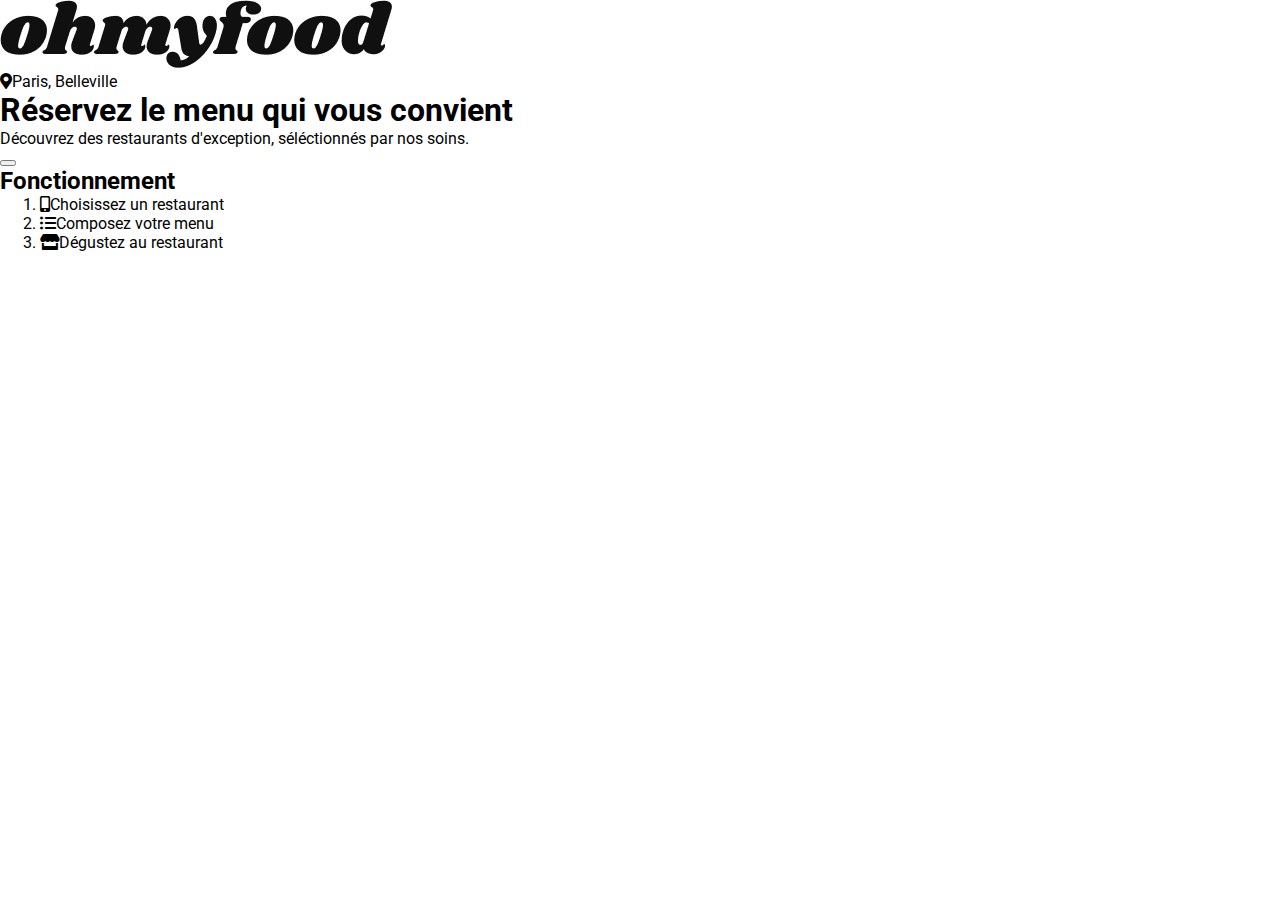
==== index.html @ d5e0afee "html accueil" ====
<!DOCTYPE html>
<html lang="fr">
    <head>
        <meta charset="utf-8">
        <!-- Import font awesome 5.15.4 pour les icones -->
        <link rel="stylesheet" href="https://cdnjs.cloudflare.com/ajax/libs/font-awesome/5.15.4/css/all.min.css" integrity="sha512-1ycn6IcaQQ40/MKBW2W4Rhis/DbILU74C1vSrLJxCq57o941Ym01SwNsOMqvEBFlcgUa6xLiPY/NS5R+E6ztJQ==" crossorigin="anonymous" referrerpolicy="no-referrer" />
        <!-- Import CSS -->
        <link rel="stylesheet" href="./css/style.css">
        <title>Ohmyfood!</title>
    </head>
    <body>
        <header class="header">
            <img class="header__heading" src="./images/logo/ohmyfood.png">
        </header>
        <main class="main">
            <div class="location">
                <p class="location__place"></p><span class="location__icon"><i class="fas fa-map-marker-alt"></i></span>Paris, Belleville</p>
                <h1 class="location__heading">Réservez le menu qui vous convient</h1>
                <p class="location__text">Découvrez des restaurants d'exception, séléctionnés par nos soins.</p>
                <button class="location__button"><a class="location__link" href="#"></a></button>
            </div>
            <article class="description">
                <h2 class="description__heading">Fonctionnement</h2>
                <ol class="description__list">
                    <li><p><i class="fas fa-mobile-alt"></i>Choisissez un restaurant</p></li>
                    <li><p><i class="fas fa-list-ul"></i>Composez votre menu</p></li>
                    <li><p><i class="fas fa-store"></i>Dégustez au restaurant</p></li>
                </ol>
            </article>
        </main>
    </body>
</html>
---- css/style.css ----
@import url("https://fonts.googleapis.com/css2?family=Roboto:wght@400;700&family=Shrikhand&display=swap");
* {
  margin: 0;
  font-family: Roboto, sans-serif;
}/*# sourceMappingURL=style.css.map */
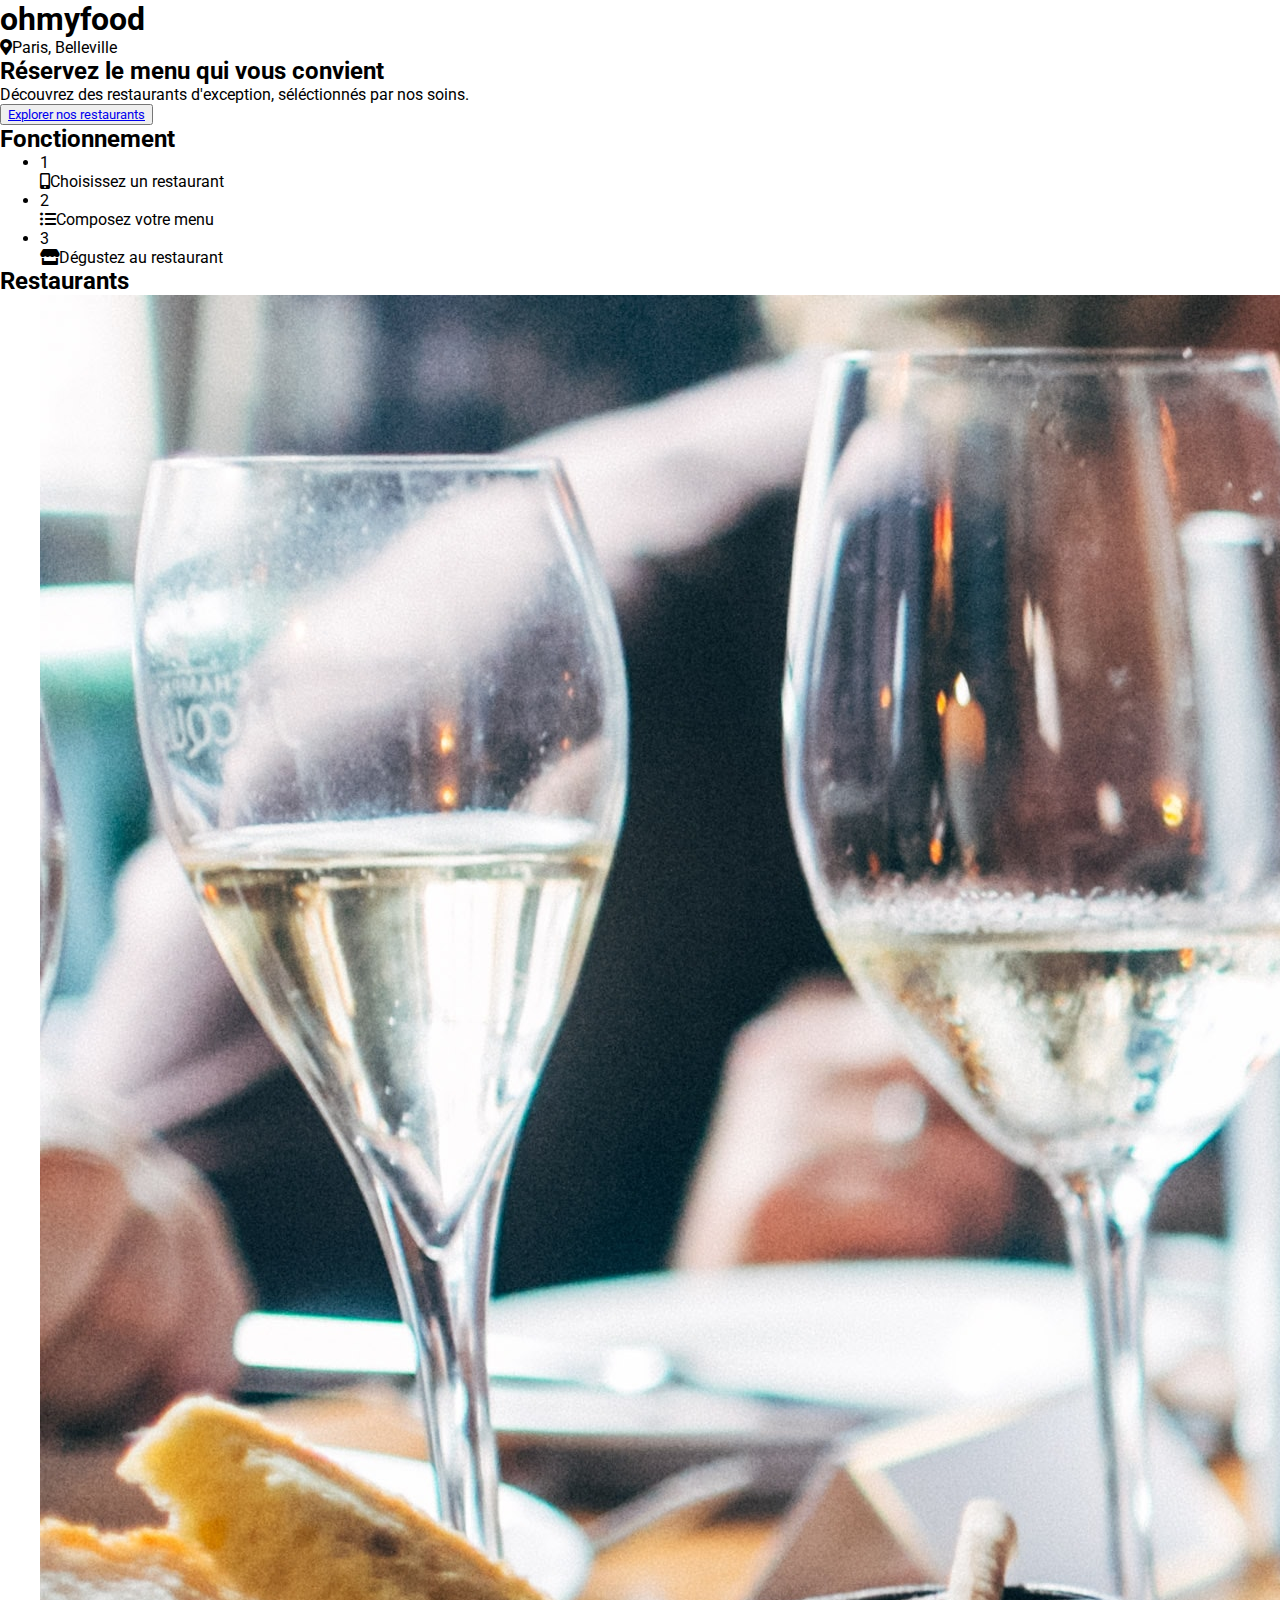
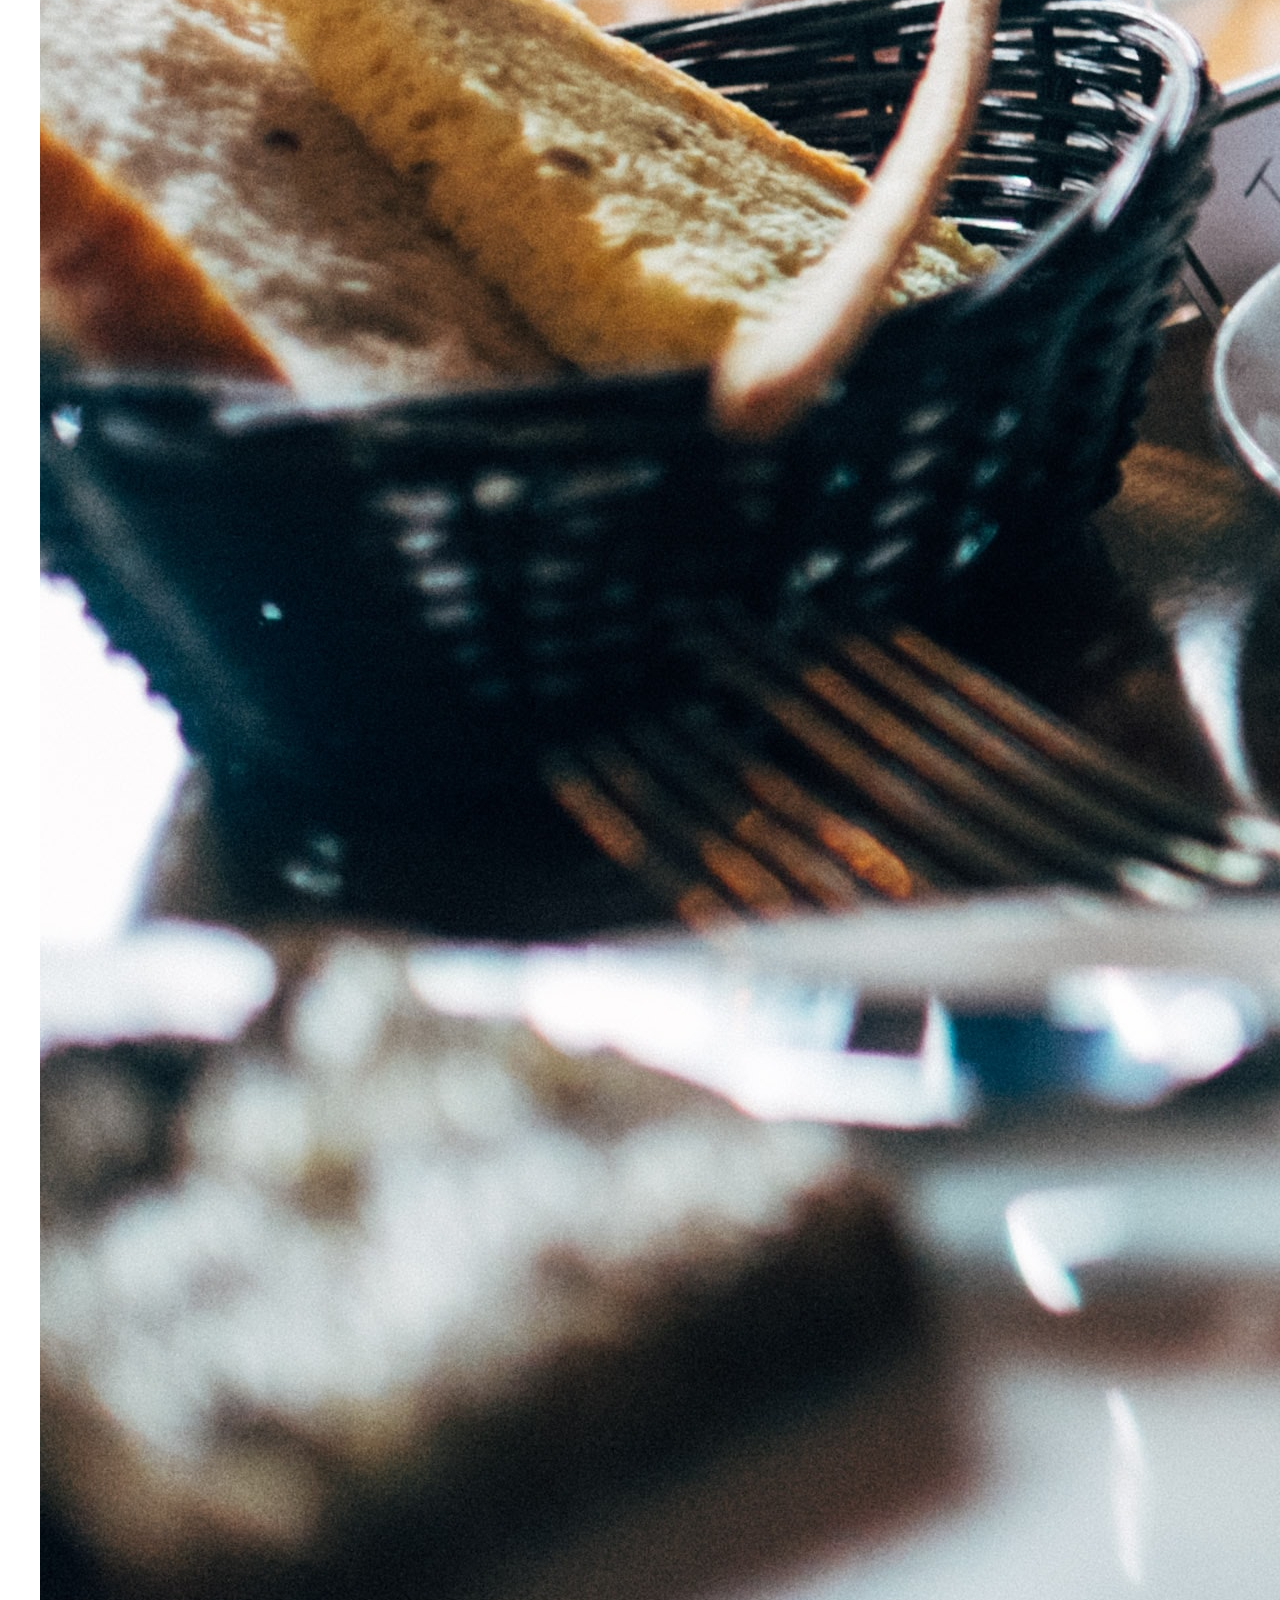
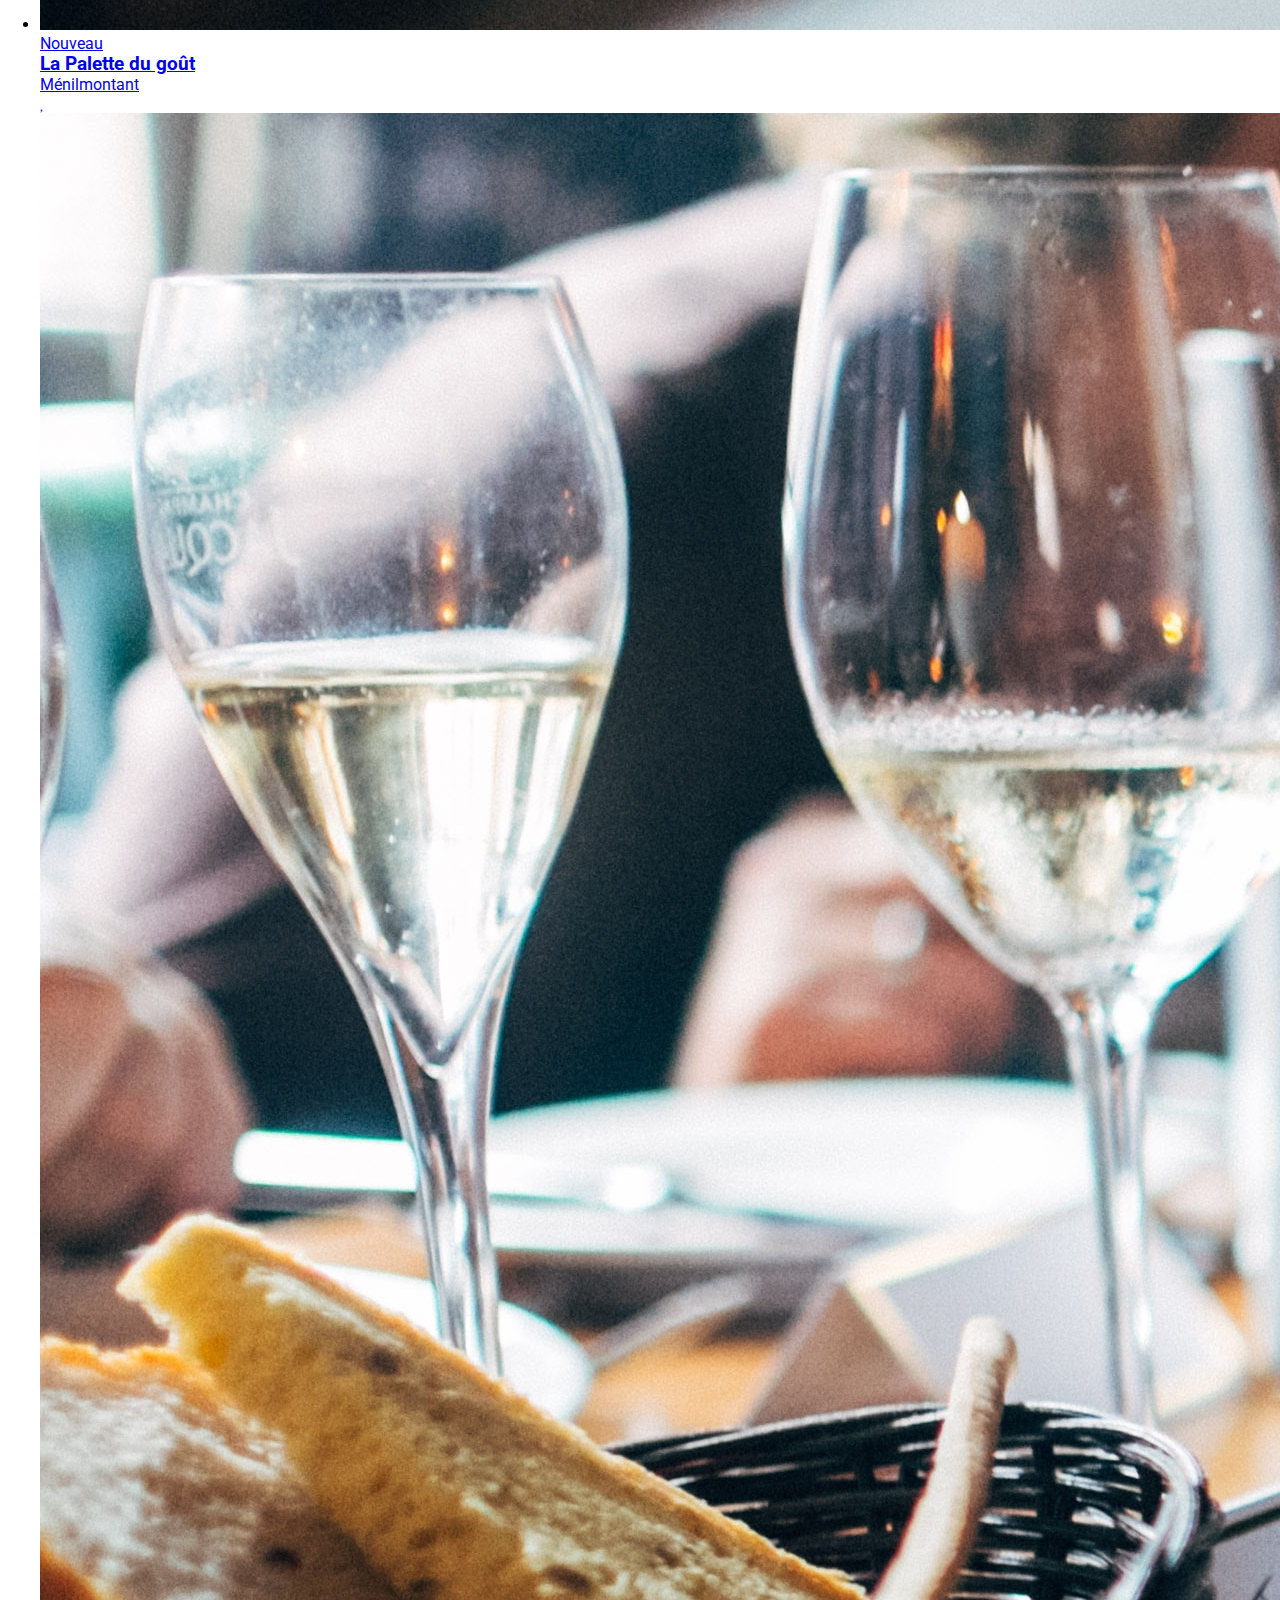
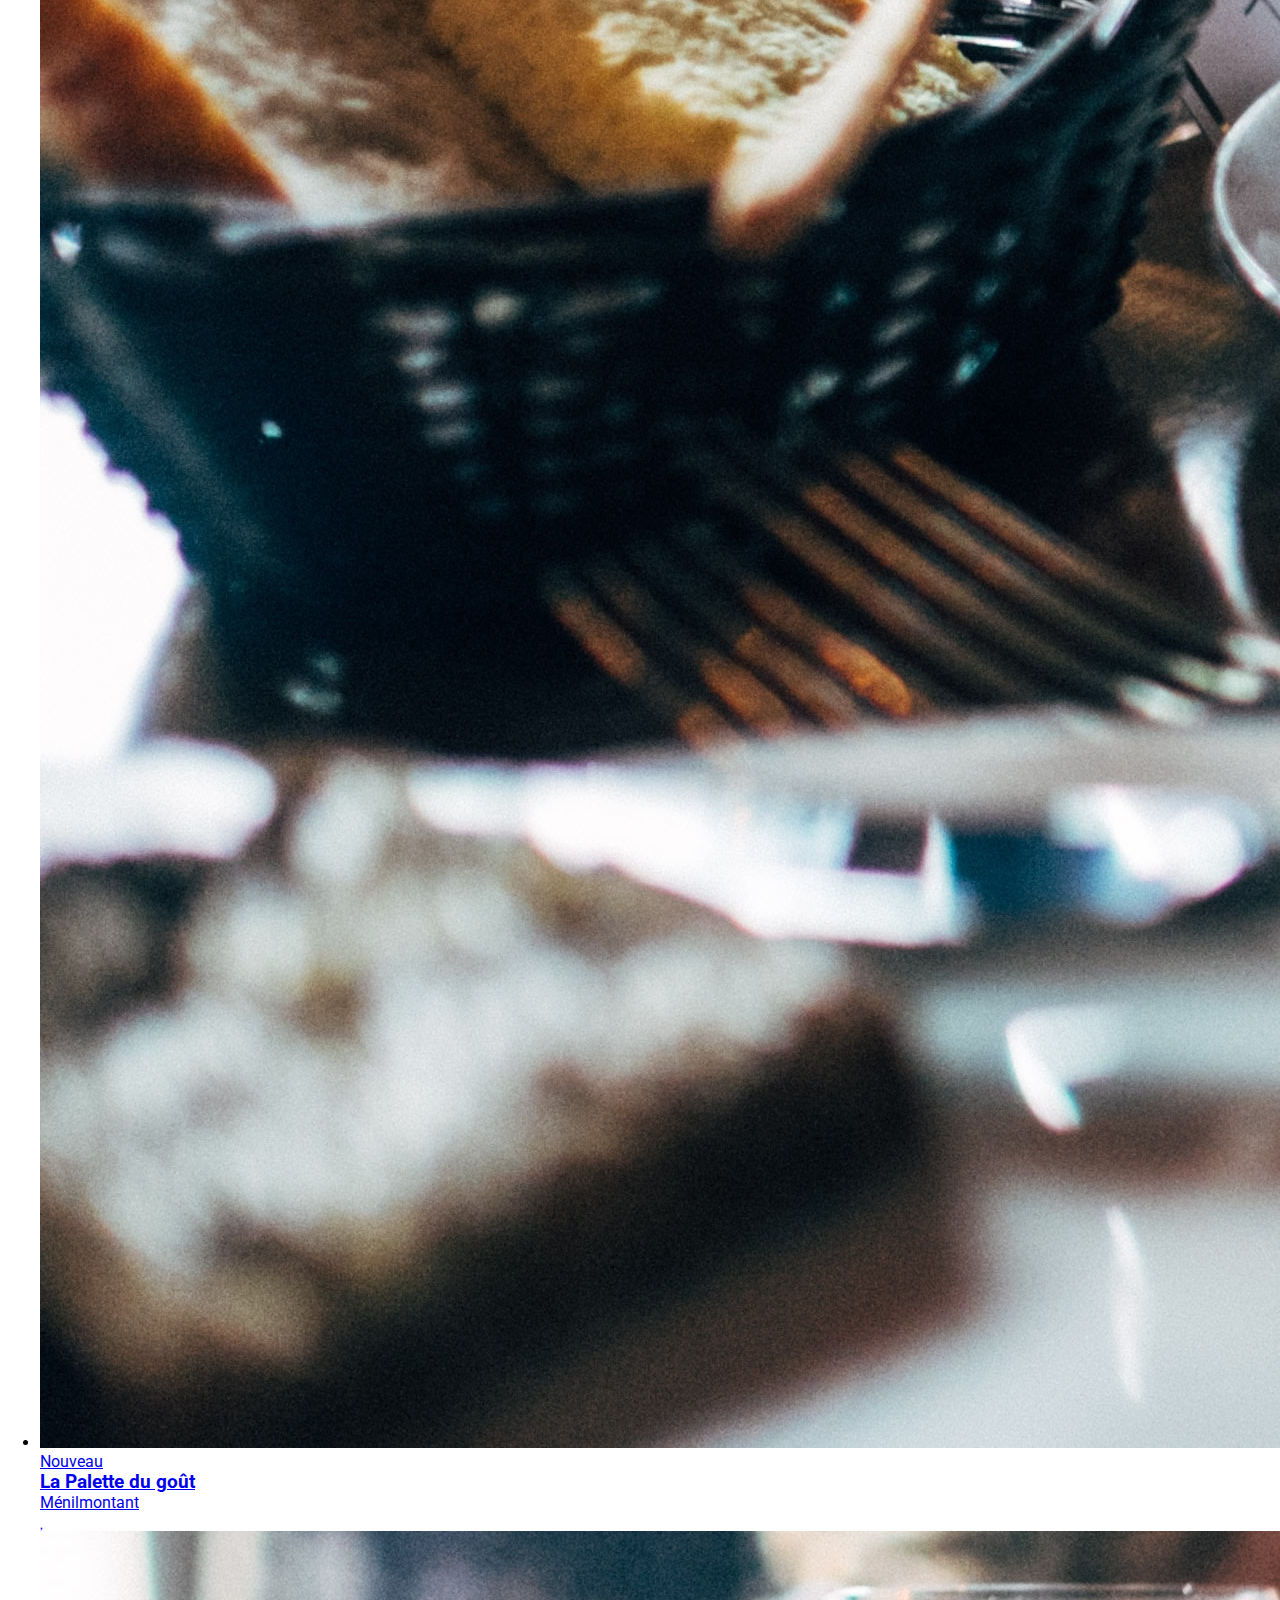
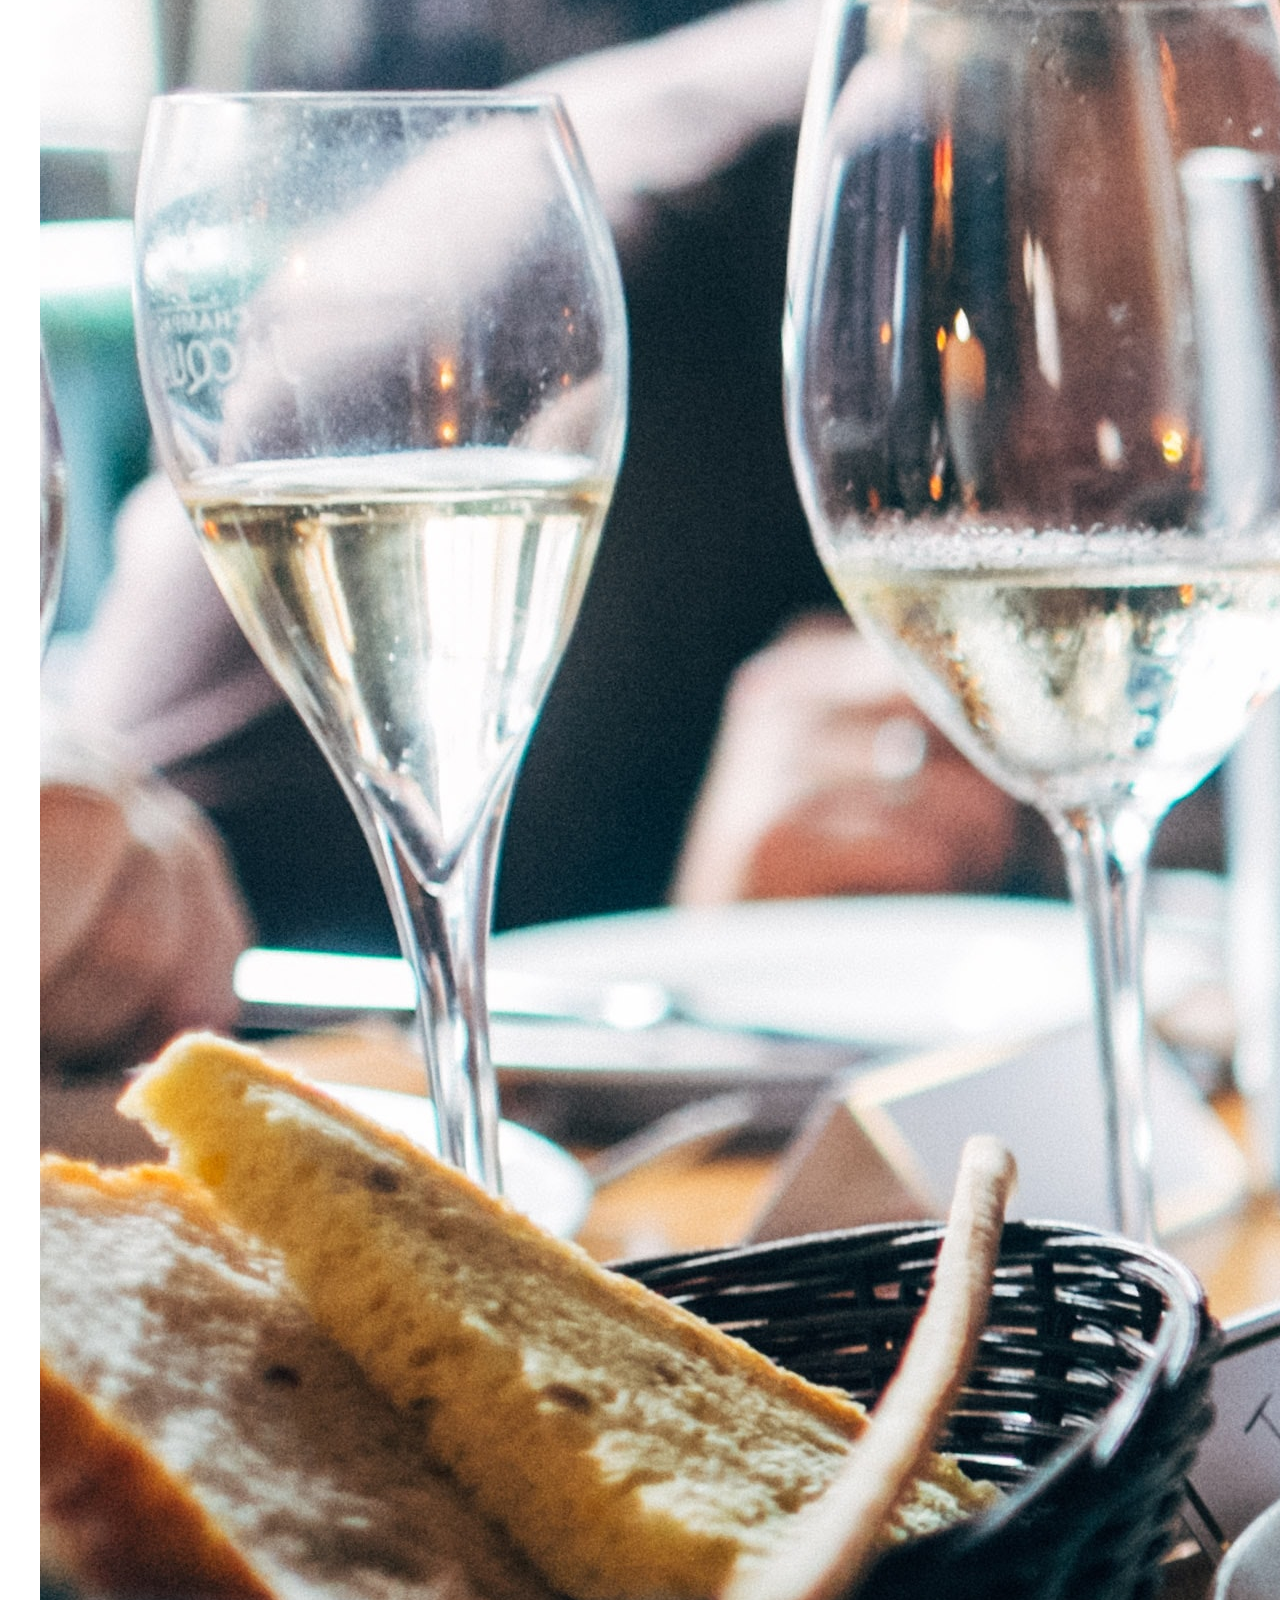
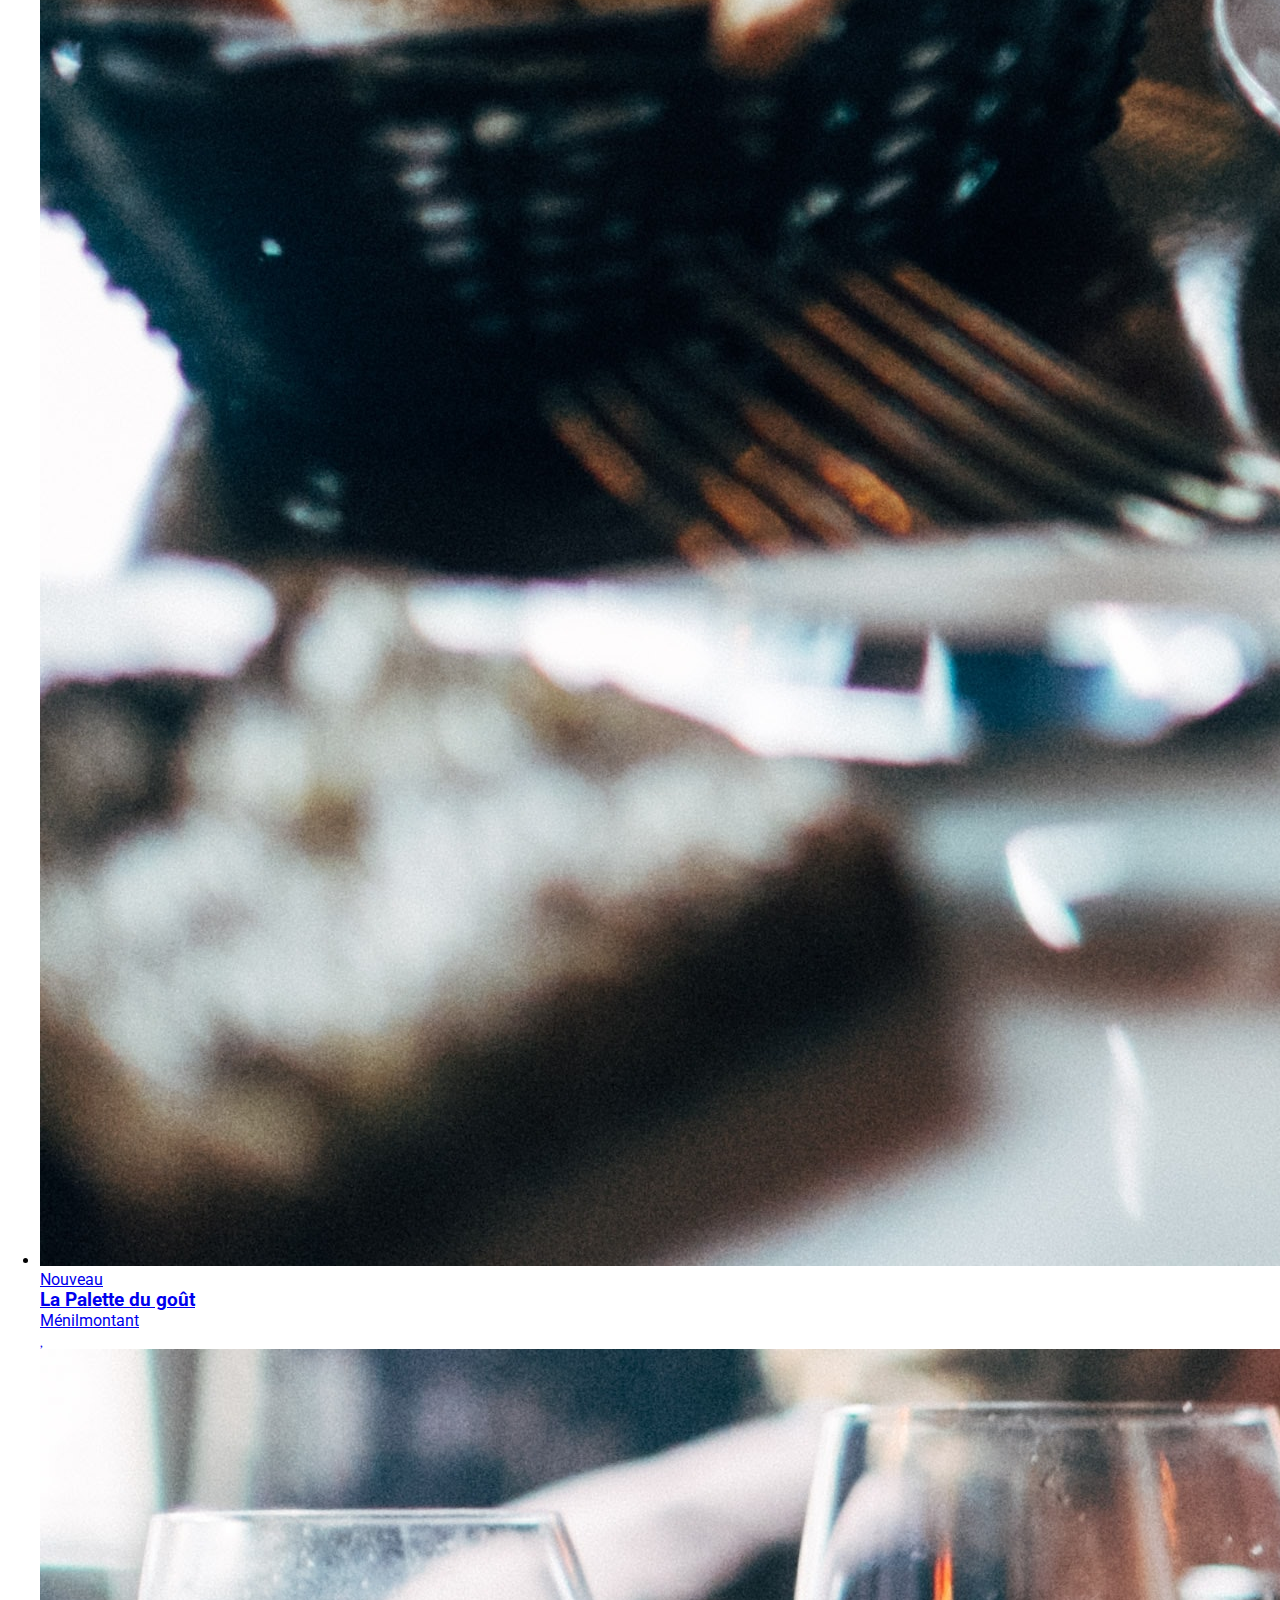
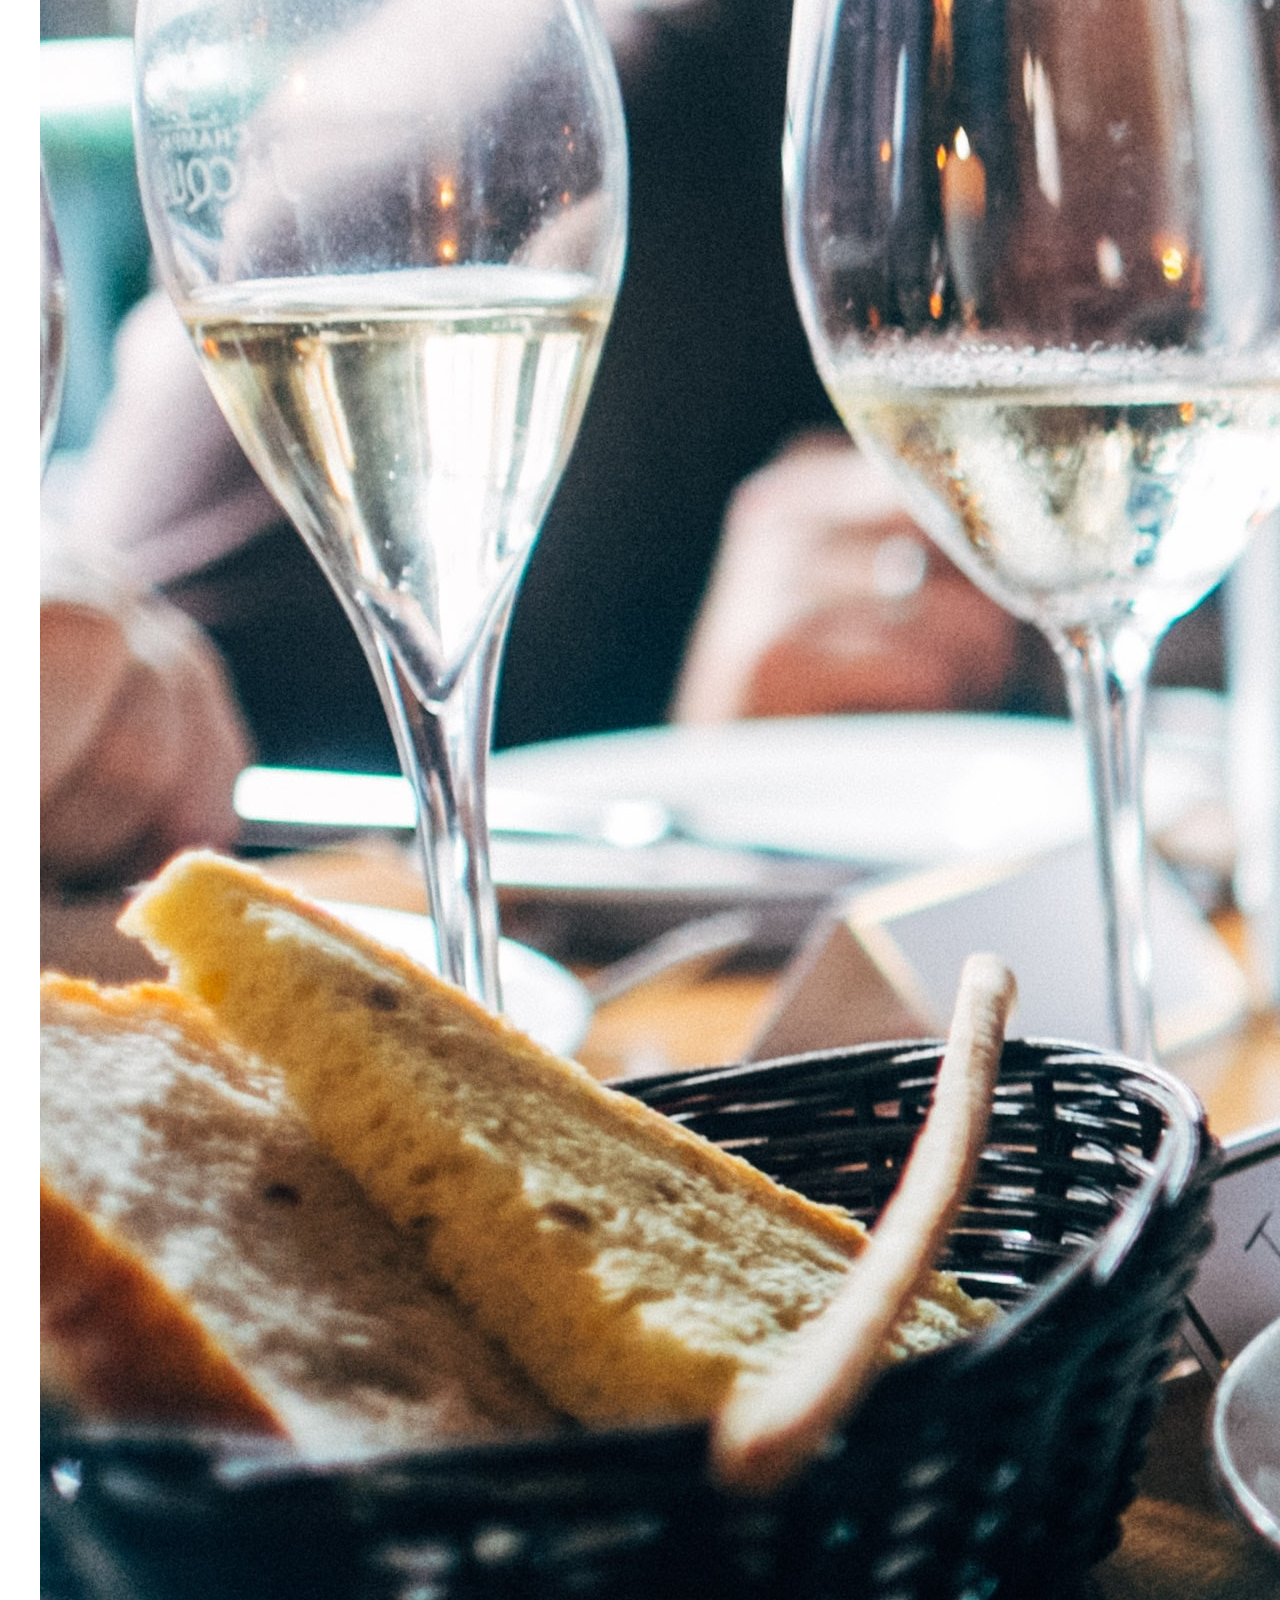
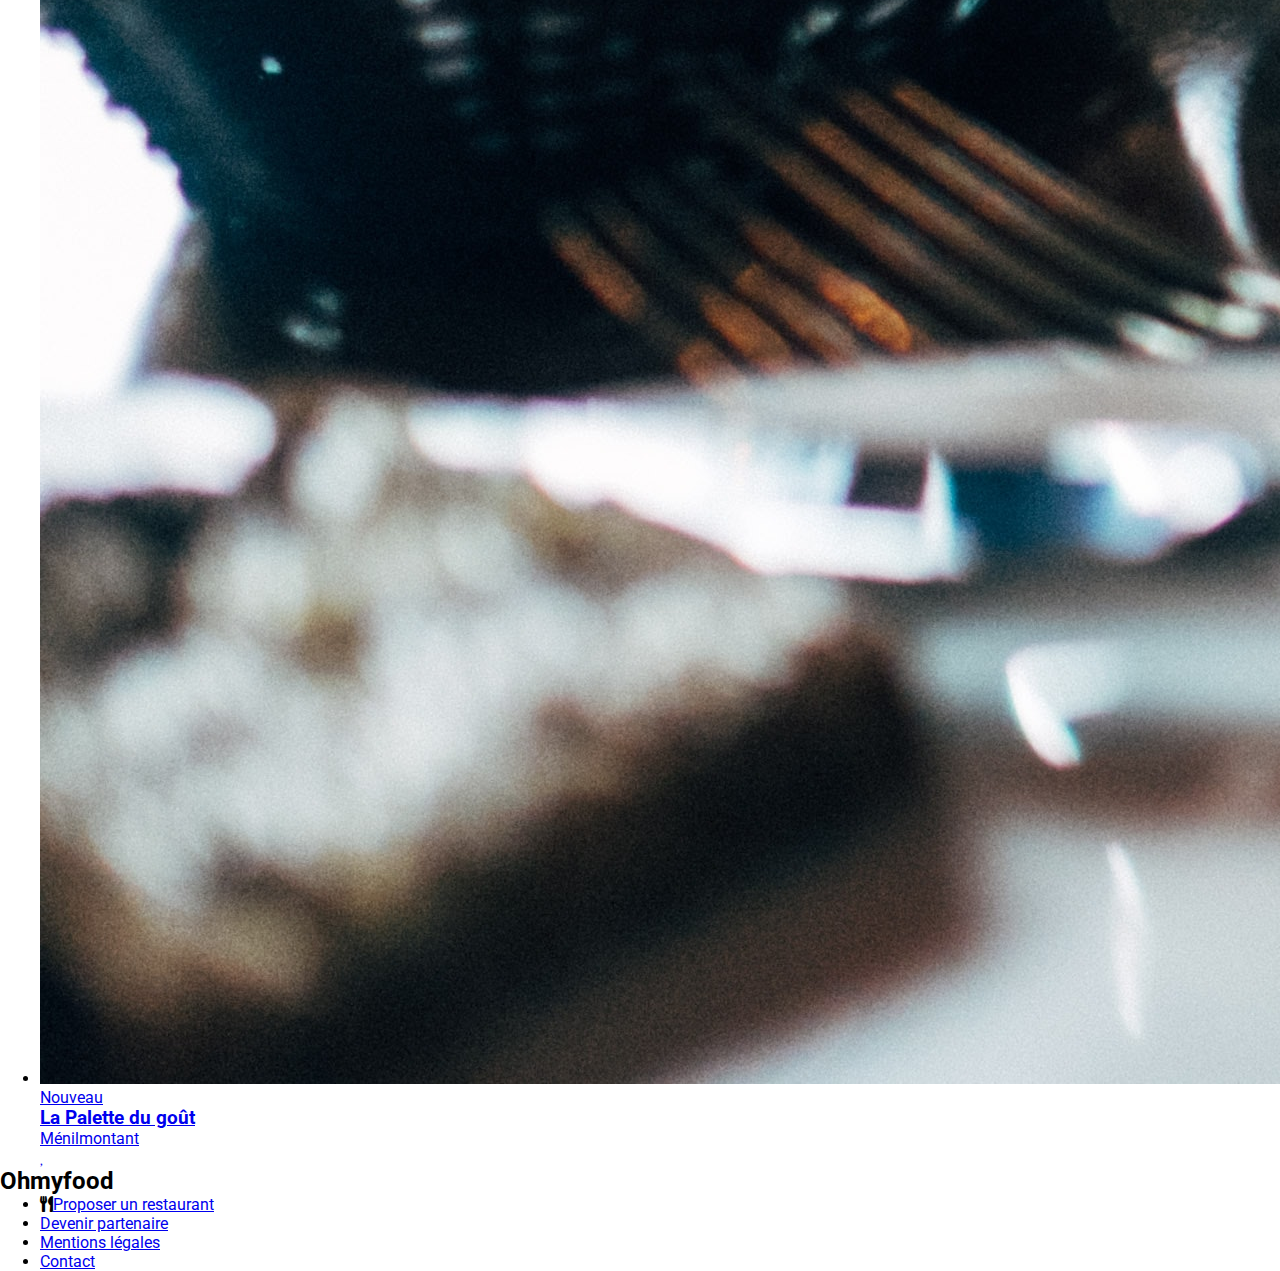
==== commit a4fb7fb4: "css accueil ok" ====
--- a/index.html
+++ b/index.html
@@ -1,32 +1,97 @@
 <!DOCTYPE html>
 <html lang="fr">
     <head>
-        <meta charset="utf-8">
+        
+        <meta charset="utf-8" name="viewport" content="width=device-width, initial-scale=1.0">
         <!-- Import font awesome 5.15.4 pour les icones -->
         <link rel="stylesheet" href="https://cdnjs.cloudflare.com/ajax/libs/font-awesome/5.15.4/css/all.min.css" integrity="sha512-1ycn6IcaQQ40/MKBW2W4Rhis/DbILU74C1vSrLJxCq57o941Ym01SwNsOMqvEBFlcgUa6xLiPY/NS5R+E6ztJQ==" crossorigin="anonymous" referrerpolicy="no-referrer" />
         <!-- Import CSS -->
         <link rel="stylesheet" href="./css/style.css">
+        <link rel="stylesheet" href="./css/normalize.css">
+
         <title>Ohmyfood!</title>
     </head>
     <body>
-        <header class="header">
-            <img class="header__heading" src="./images/logo/ohmyfood.png">
-        </header>
-        <main class="main">
-            <div class="location">
-                <p class="location__place"></p><span class="location__icon"><i class="fas fa-map-marker-alt"></i></span>Paris, Belleville</p>
-                <h1 class="location__heading">Réservez le menu qui vous convient</h1>
-                <p class="location__text">Découvrez des restaurants d'exception, séléctionnés par nos soins.</p>
-                <button class="location__button"><a class="location__link" href="#"></a></button>
-            </div>
-            <article class="description">
-                <h2 class="description__heading">Fonctionnement</h2>
-                <ol class="description__list">
-                    <li><p><i class="fas fa-mobile-alt"></i>Choisissez un restaurant</p></li>
-                    <li><p><i class="fas fa-list-ul"></i>Composez votre menu</p></li>
-                    <li><p><i class="fas fa-store"></i>Dégustez au restaurant</p></li>
-                </ol>
-            </article>
+        <div class="home">
+            <header class="header">
+                <h1 class="header__heading">ohmyfood</h1>
+            </header>
+            <main class="main">
+                <section class="location">
+                    <p class="location__place"><span class="location__icon"><i class="fas fa-map-marker-alt"></i></span><span class="location__location">Paris, Belleville</span></p>
+                </section>
+                <section class="intro">
+                    <h2 class="intro__heading">Réservez le menu qui vous convient</h2>
+                    <p class="intro__text">Découvrez des restaurants d'exception, séléctionnés par nos soins.</p>
+                    <button class="intro__button"><a class="intro__link" href="#restaurants">Explorer nos restaurants</a></button>
+                </section>
+                <section class="description">
+                    <h2 class="description__heading">Fonctionnement</h2>
+                    <ul class="description-list">
+                        <li class="description-list__lign"><span class="description-list__lign-number">1</span><p class="description-list__lign-text"><span class="description-list__icon"><i class="fas fa-mobile-alt"></i></span>Choisissez un restaurant</p></li>
+                        <li class="description-list__lign"><span class="description-list__lign-number">2</span><p class="description-list__lign-text"><span class="description-list__icon"><i class="fas fa-list-ul"></i></span>Composez votre menu</p></li>
+                        <li class="description-list__lign description-list__lign--purple"><span class="description-list__lign-number">3</span><p class="description-list__lign-text"><span class="description-list__icon"><i class="fas fa-store"></i></span>Dégustez au restaurant</p></li>
+                    </ul>
+                </section>
+        </div>
+            <nav id="restaurants" class="restaurants">
+                <h2 class="restaurants__heading">Restaurants</h2>
+                <ul class="restaurants__list">
+                    <li>
+                        <div class="restaurant-card">
+                            <a class="restaurant-card__link" href="#">
+                                <img class="restaurant-card__img" src="./images/restaurants/jay-wennington-N_Y88TWmGwA-unsplash.jpg" alt="La palette du goût">
+                                <span class="restaurant-card__new--visible">Nouveau</span>
+                                <h3 class="restaurant-card__title">La Palette du goût</h3>
+                                <p class="restaurant-card__location">Ménilmontant</p>
+                                <span class="restaurant-class__like"><i class="fal fa-heart"></i></span>
+                            </a>
+                        </div>
+                    </li>
+                    <li>
+                        <div class="restaurant-card">
+                            <a class="restaurant-card__link" href="#">
+                                <img class="restaurant-card__img" src="./images/restaurants/jay-wennington-N_Y88TWmGwA-unsplash.jpg" alt="La palette du goût">
+                                <span class="restaurant-card__new--visible">Nouveau</span>
+                                <h3 class="restaurant-card__title">La Palette du goût</h3>
+                                <p class="restaurant-card__location">Ménilmontant</p>
+                                <span class="restaurant-class__like"><i class="fal fa-heart"></i></span>
+                            </a>
+                        </div>
+                    </li>
+                    <li>
+                        <div class="restaurant-card">
+                            <a class="restaurant-card__link" href="#">
+                                <img class="restaurant-card__img" src="./images/restaurants/jay-wennington-N_Y88TWmGwA-unsplash.jpg" alt="La palette du goût">
+                                <span class="restaurant-card__new--visible">Nouveau</span>
+                                <h3 class="restaurant-card__title">La Palette du goût</h3>
+                                <p class="restaurant-card__location">Ménilmontant</p>
+                                <span class="restaurant-class__like"><i class="fal fa-heart"></i></span>
+                            </a>
+                        </div>
+                    </li>
+                    <li>
+                        <div class="restaurant-card">
+                            <a class="restaurant-card__link" href="#">
+                                <img class="restaurant-card__img" src="./images/restaurants/jay-wennington-N_Y88TWmGwA-unsplash.jpg" alt="La palette du goût">
+                                <span class="restaurant-card__new--visible">Nouveau</span>
+                                <h3 class="restaurant-card__title">La Palette du goût</h3>
+                                <p class="restaurant-card__location">Ménilmontant</p>
+                                <span class="restaurant-class__like"><i class="fal fa-heart"></i></span>
+                            </a>
+                        </div>
+                    </li>                   
+                </ul>
+            </nav>
         </main>
+        <footer class="footer">
+            <h2 class="footer__heading">Ohmyfood</h2>
+            <ul class="footer__nav">
+                <li class="footer-lign"><span class="footer-lign__icon"><i class="fas fa-utensils"></i></span><a class="footer-lign__link" href="#">Proposer un restaurant</a></li>
+                <li class="footer-lign"><span class="footer-lign__icon"><i class="fas fa-handshake-alt"></i></span><a class="footer-lign__link" href="#">Devenir partenaire</a></li>
+                <li class="footer-lign"><a class="footer-lign__link" href="#">Mentions légales</a></li>
+                <li class="footer-lign"><adress class="footer-lign__adress"><a class="footer-lign__link" href="#">Contact</a></adress></li>
+            </ul>
+        </footer>
     </body>
 </html>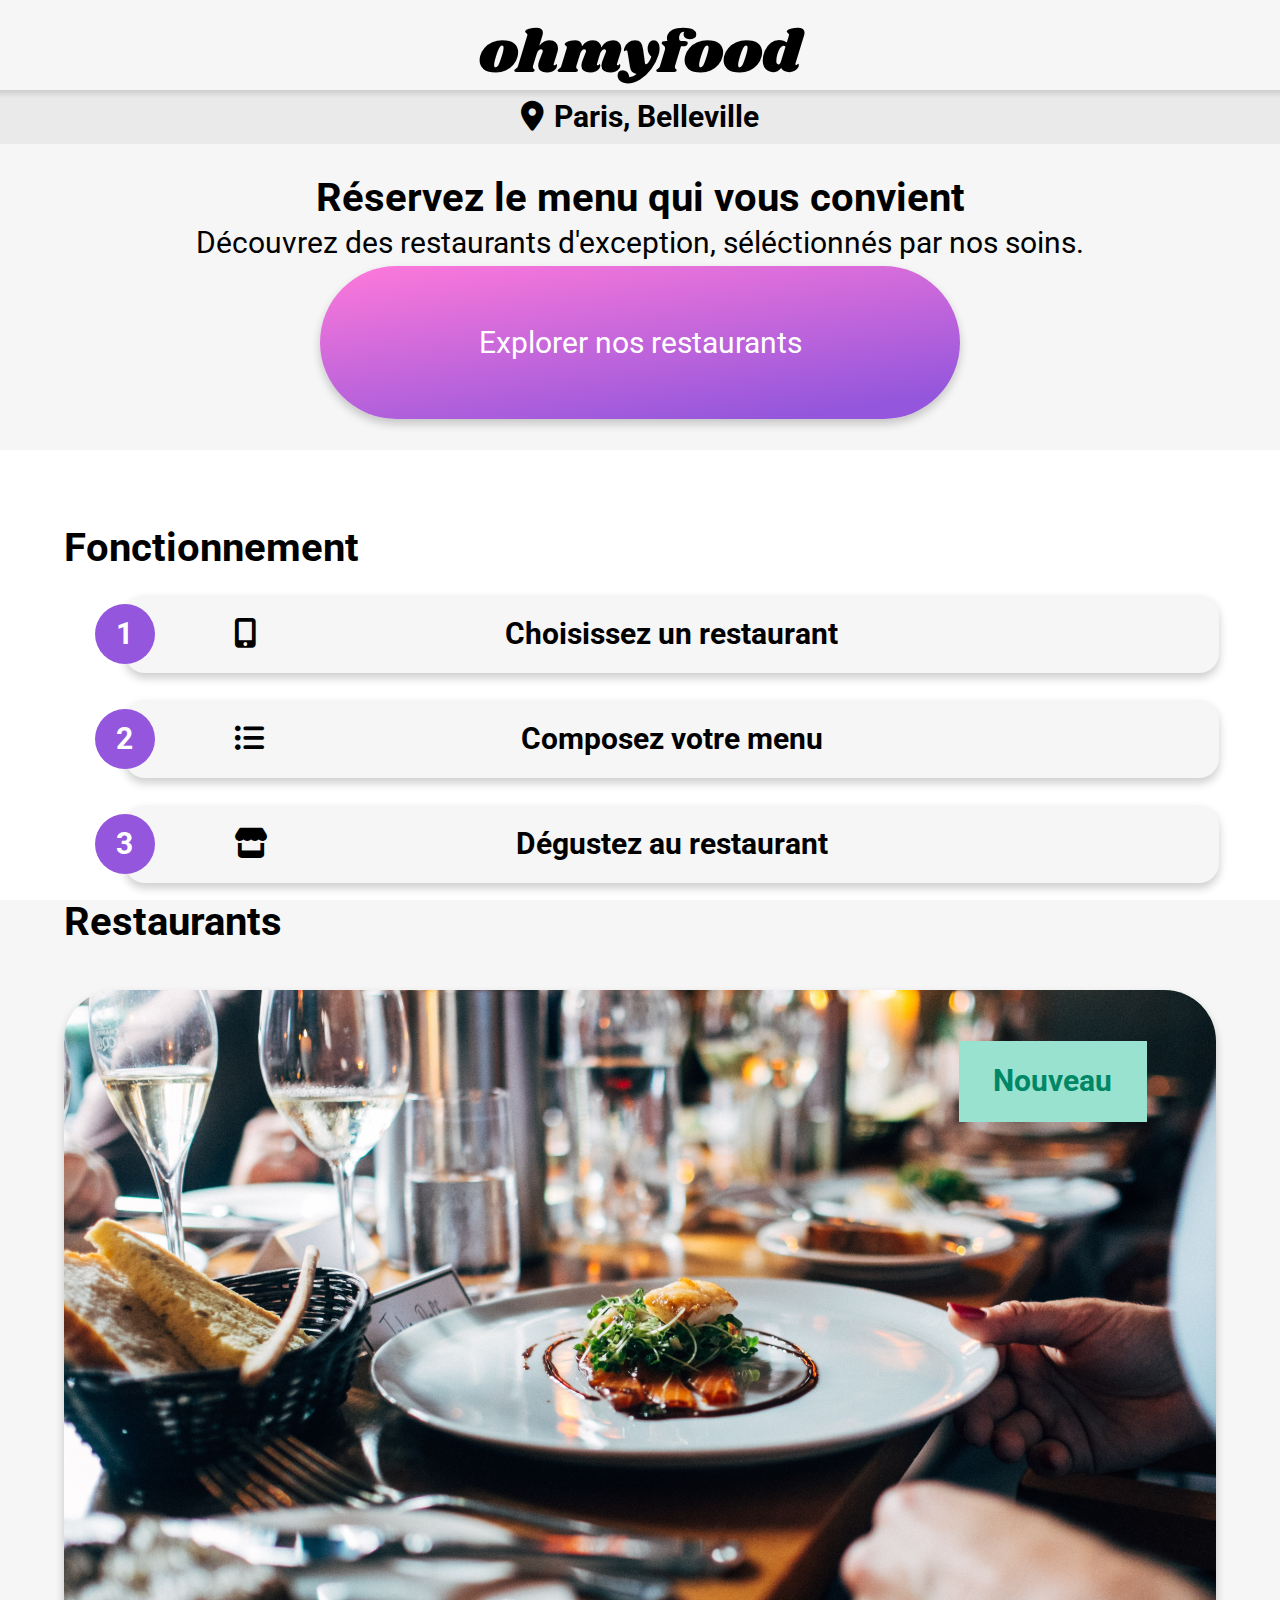
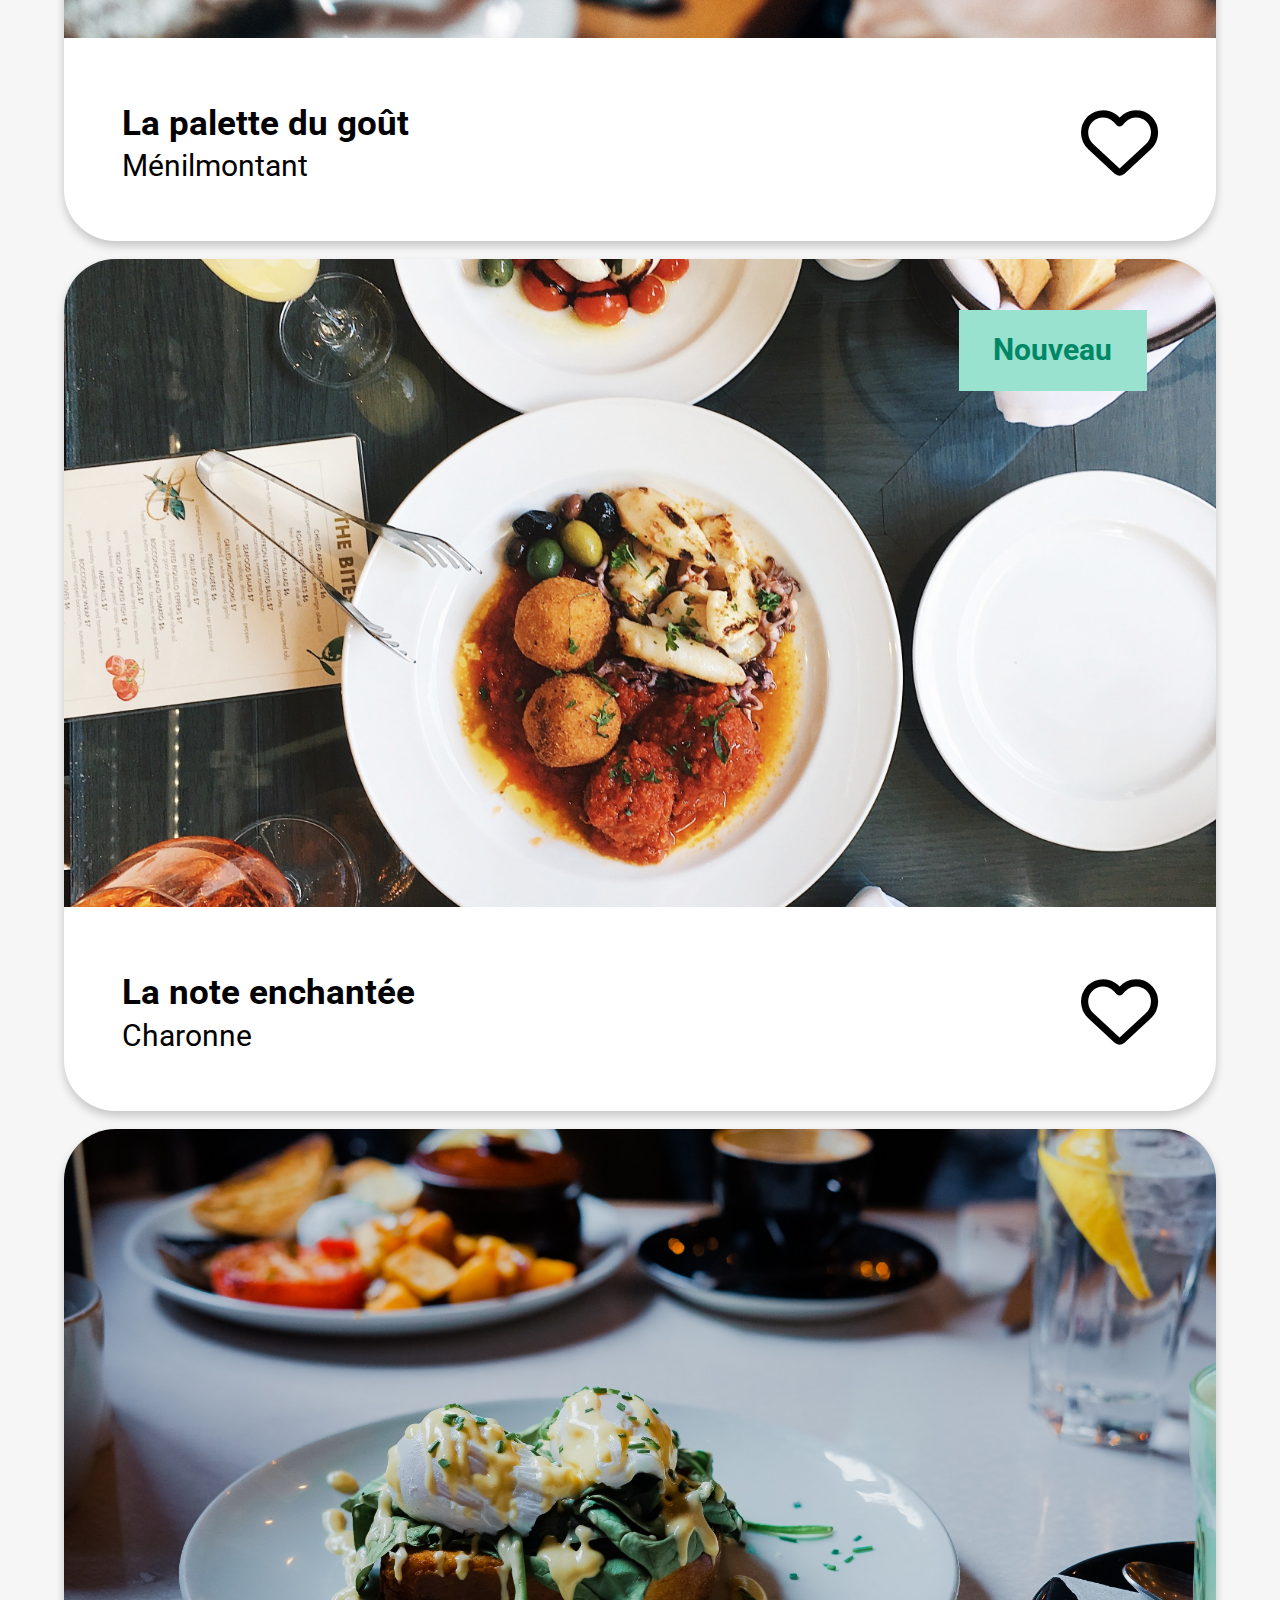
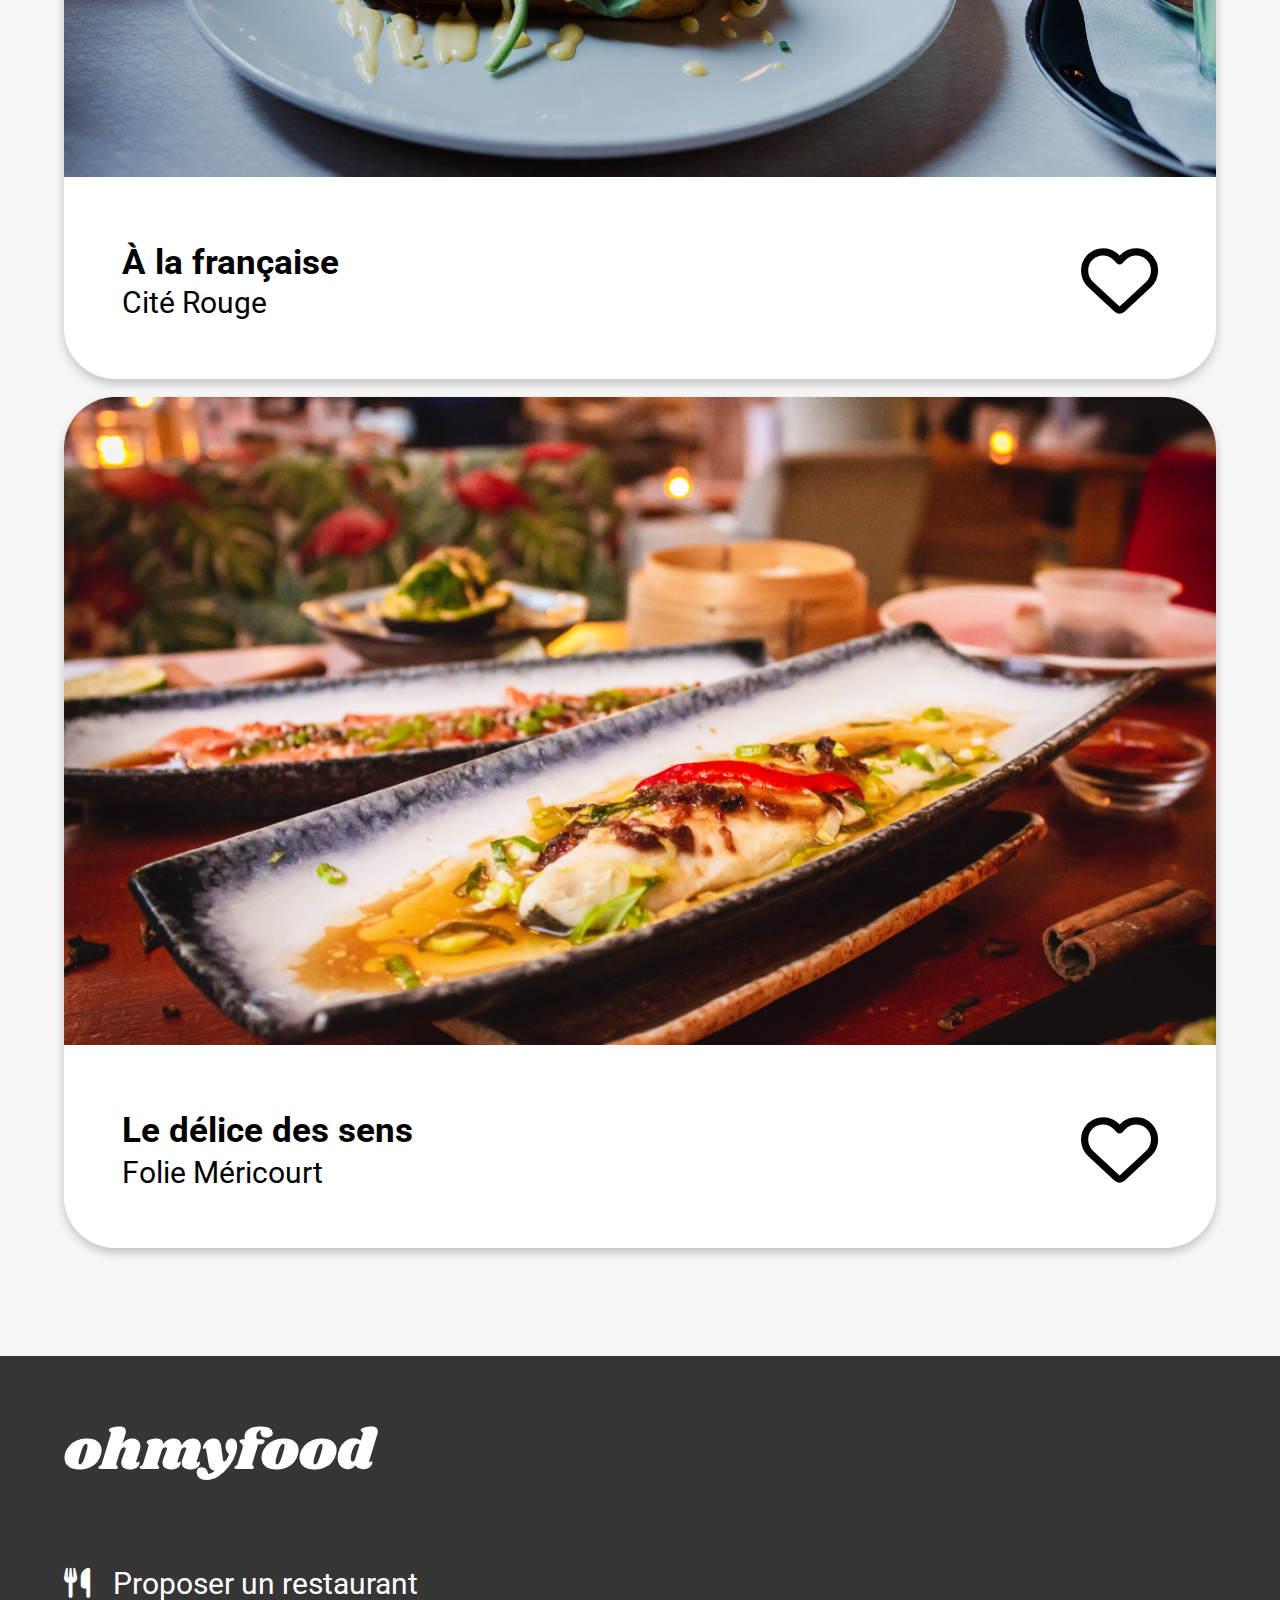
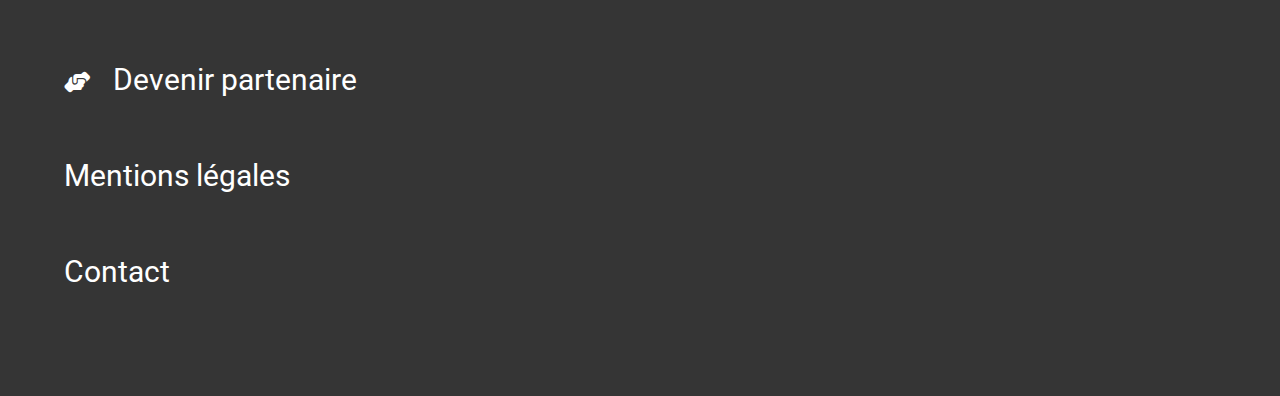
==== commit 1a66e690: "création page menu ebauche" ====
--- a/index.html
+++ b/index.html
@@ -4,7 +4,7 @@
         
         <meta charset="utf-8" name="viewport" content="width=device-width, initial-scale=1.0">
         <!-- Import font awesome 5.15.4 pour les icones -->
-        <link rel="stylesheet" href="https://cdnjs.cloudflare.com/ajax/libs/font-awesome/5.15.4/css/all.min.css" integrity="sha512-1ycn6IcaQQ40/MKBW2W4Rhis/DbILU74C1vSrLJxCq57o941Ym01SwNsOMqvEBFlcgUa6xLiPY/NS5R+E6ztJQ==" crossorigin="anonymous" referrerpolicy="no-referrer" />
+        <link rel="stylesheet" href="https://cdnjs.cloudflare.com/ajax/libs/font-awesome/6.1.1/css/all.min.css" />
         <!-- Import CSS -->
         <link rel="stylesheet" href="./css/style.css">
         <link rel="stylesheet" href="./css/normalize.css">
@@ -20,75 +20,92 @@
                 <section class="location">
                     <p class="location__place"><span class="location__icon"><i class="fas fa-map-marker-alt"></i></span><span class="location__location">Paris, Belleville</span></p>
                 </section>
-                <section class="intro">
-                    <h2 class="intro__heading">Réservez le menu qui vous convient</h2>
-                    <p class="intro__text">Découvrez des restaurants d'exception, séléctionnés par nos soins.</p>
-                    <button class="intro__button"><a class="intro__link" href="#restaurants">Explorer nos restaurants</a></button>
-                </section>
-                <section class="description">
-                    <h2 class="description__heading">Fonctionnement</h2>
-                    <ul class="description-list">
-                        <li class="description-list__lign"><span class="description-list__lign-number">1</span><p class="description-list__lign-text"><span class="description-list__icon"><i class="fas fa-mobile-alt"></i></span>Choisissez un restaurant</p></li>
-                        <li class="description-list__lign"><span class="description-list__lign-number">2</span><p class="description-list__lign-text"><span class="description-list__icon"><i class="fas fa-list-ul"></i></span>Composez votre menu</p></li>
-                        <li class="description-list__lign description-list__lign--purple"><span class="description-list__lign-number">3</span><p class="description-list__lign-text"><span class="description-list__icon"><i class="fas fa-store"></i></span>Dégustez au restaurant</p></li>
-                    </ul>
-                </section>
+                <div class="intro-container">
+                    <section class="intro">
+                        <h2 class="intro__heading">Réservez le menu qui vous convient</h2>
+                        <p class="intro__text">Découvrez des restaurants d'exception, séléctionnés par nos soins.</p>
+                        <button class="intro__button"><a class="intro__link" href="#restaurants">Explorer nos restaurants</a></button>
+                    </section>
+                </div>
+                    <section class="description">
+                        <h2 class="description__heading">Fonctionnement</h2>
+                        <ul class="description-list">
+                            <li class="description-list__lign"><span class="description-list__lign-number">1</span><p class="description-list__lign-text"><span class="description-list__icon"><i class="fas fa-mobile-alt"></i></span>Choisissez un restaurant</p></li>
+                            <li class="description-list__lign"><span class="description-list__lign-number">2</span><p class="description-list__lign-text"><span class="description-list__icon"><i class="fas fa-list-ul"></i></span>Composez votre menu</p></li>
+                            <li class="description-list__lign"><span class="description-list__lign-number">3</span><p class="description-list__lign-text"><span class="description-list__icon"><i class="fas fa-store"></i></span>Dégustez au restaurant</p></li>
+                        </ul>
+                    </section>
+                    
         </div>
             <nav id="restaurants" class="restaurants">
                 <h2 class="restaurants__heading">Restaurants</h2>
                 <ul class="restaurants__list">
                     <li>
                         <div class="restaurant-card">
-                            <a class="restaurant-card__link" href="#">
+                            <a class="restaurant-card__link" href="./lapalettedugout.html">
                                 <img class="restaurant-card__img" src="./images/restaurants/jay-wennington-N_Y88TWmGwA-unsplash.jpg" alt="La palette du goût">
-                                <span class="restaurant-card__new--visible">Nouveau</span>
-                                <h3 class="restaurant-card__title">La Palette du goût</h3>
-                                <p class="restaurant-card__location">Ménilmontant</p>
-                                <span class="restaurant-class__like"><i class="fal fa-heart"></i></span>
+                                <span class="restaurant-card__new restaurant-card__new--visible">Nouveau</span>
+                                <div class="restaurant-card__bottom-card">
+                                    <div class="restaurant-card__bottom-left-card">
+                                        <h3 class="restaurant-card__title">La palette du goût</h3>
+                                        <p class="restaurant-card__location">Ménilmontant</p>
+                                    </div>
+                                        <span class="restaurant-card__like"><i class="far fa-heart"></i></span>
+                                </div>
                             </a>
                         </div>
                     </li>
                     <li>
                         <div class="restaurant-card">
                             <a class="restaurant-card__link" href="#">
-                                <img class="restaurant-card__img" src="./images/restaurants/jay-wennington-N_Y88TWmGwA-unsplash.jpg" alt="La palette du goût">
-                                <span class="restaurant-card__new--visible">Nouveau</span>
-                                <h3 class="restaurant-card__title">La Palette du goût</h3>
-                                <p class="restaurant-card__location">Ménilmontant</p>
-                                <span class="restaurant-class__like"><i class="fal fa-heart"></i></span>
+                                <img class="restaurant-card__img" src="./images/restaurants/stil-u2Lp8tXIcjw-unsplash.jpg" alt="La note enchantée">
+                                <span class="restaurant-card__new restaurant-card__new--visible">Nouveau</span>
+                                <div class="restaurant-card__bottom-card">
+                                    <div class="restaurant-card__bottom-left-card">
+                                        <h3 class="restaurant-card__title">La note enchantée</h3>
+                                        <p class="restaurant-card__location">Charonne</p>
+                                    </div>
+                                        <span class="restaurant-card__like"><i class="far fa-heart"></i></span>
+                                </div>
+                            </a>
+                        </div>
+                    </li><li>
+                        <div class="restaurant-card">
+                            <a class="restaurant-card__link" href="#">
+                                <img class="restaurant-card__img" src="./images/restaurants/toa-heftiba-DQKerTsQwi0-unsplash.jpg" alt="&Agrave; la française">
+                                <span class="restaurant-card__new">Nouveau</span>
+                                <div class="restaurant-card__bottom-card">
+                                    <div class="restaurant-card__bottom-left-card">
+                                        <h3 class="restaurant-card__title">&Agrave; la française</h3>
+                                        <p class="restaurant-card__location">Cité Rouge</p>
+                                    </div>
+                                        <span class="restaurant-card__like"><i class="far fa-heart"></i></span>
+                                </div>
+                            </a>
+                        </div>
+                    </li><li>
+                        <div class="restaurant-card">
+                            <a class="restaurant-card__link" href="#">
+                                <img class="restaurant-card__img" src="./images/restaurants/louis-hansel-shotsoflouis-qNBGVyOCY8Q-unsplash.jpg" alt="Le délice des sens">
+                                <span class="restaurant-card__new">Nouveau</span>
+                                <div class="restaurant-card__bottom-card">
+                                    <div class="restaurant-card__bottom-left-card">
+                                        <h3 class="restaurant-card__title">Le délice des sens</h3>
+                                        <p class="restaurant-card__location">Folie Méricourt</p>
+                                    </div>
+                                        <span class="restaurant-card__like"><i class="far fa-heart"></i></span>
+                                </div>
                             </a>
                         </div>
                     </li>
-                    <li>
-                        <div class="restaurant-card">
-                            <a class="restaurant-card__link" href="#">
-                                <img class="restaurant-card__img" src="./images/restaurants/jay-wennington-N_Y88TWmGwA-unsplash.jpg" alt="La palette du goût">
-                                <span class="restaurant-card__new--visible">Nouveau</span>
-                                <h3 class="restaurant-card__title">La Palette du goût</h3>
-                                <p class="restaurant-card__location">Ménilmontant</p>
-                                <span class="restaurant-class__like"><i class="fal fa-heart"></i></span>
-                            </a>
-                        </div>
-                    </li>
-                    <li>
-                        <div class="restaurant-card">
-                            <a class="restaurant-card__link" href="#">
-                                <img class="restaurant-card__img" src="./images/restaurants/jay-wennington-N_Y88TWmGwA-unsplash.jpg" alt="La palette du goût">
-                                <span class="restaurant-card__new--visible">Nouveau</span>
-                                <h3 class="restaurant-card__title">La Palette du goût</h3>
-                                <p class="restaurant-card__location">Ménilmontant</p>
-                                <span class="restaurant-class__like"><i class="fal fa-heart"></i></span>
-                            </a>
-                        </div>
-                    </li>                   
                 </ul>
             </nav>
         </main>
         <footer class="footer">
-            <h2 class="footer__heading">Ohmyfood</h2>
+            <h2 class="footer__heading">ohmyfood</h2>
             <ul class="footer__nav">
                 <li class="footer-lign"><span class="footer-lign__icon"><i class="fas fa-utensils"></i></span><a class="footer-lign__link" href="#">Proposer un restaurant</a></li>
-                <li class="footer-lign"><span class="footer-lign__icon"><i class="fas fa-handshake-alt"></i></span><a class="footer-lign__link" href="#">Devenir partenaire</a></li>
+                <li class="footer-lign"><span class="footer-lign__icon footer-lign__icon--large"><i class="fa-solid fa-handshake-angle"></i></span><a class="footer-lign__link" href="#">Devenir partenaire</a></li>
                 <li class="footer-lign"><a class="footer-lign__link" href="#">Mentions légales</a></li>
                 <li class="footer-lign"><adress class="footer-lign__adress"><a class="footer-lign__link" href="#">Contact</a></adress></li>
             </ul>
--- a/css/style.css
+++ b/css/style.css
@@ -1,5 +1,461 @@
-@import url("https://fonts.googleapis.com/css2?family=Roboto:wght@400;700&family=Shrikhand&display=swap");
+@import url("https://fonts.googleapis.com/css2?family=Roboto:wght@300;700&family=Shrikhand&display=swap");
 * {
   margin: 0;
+  padding: 0;
+  box-sizing: border-box;
+}
+
+body {
   font-family: Roboto, sans-serif;
+  font-size: clamp(14px, 4vw, 30px);
+}
+
+html {
+  scroll-behavior: smooth;
+}
+
+h1 {
+  font-family: Shrikhand, sans-serif;
+  font-weight: 200;
+}
+
+h2 {
+  font-family: Roboto, sans-serif;
+  font-size: clamp(22px, 6vw, 40px);
+  margin: 0;
+  padding: 0;
+}
+
+ul {
+  list-style: none;
+}
+
+a {
+  text-decoration: none;
+  font-family: Roboto, sans-serif;
+  font-size: clamp(14px, 4vw, 30px);
+}
+
+.home {
+  height: 100vh;
+}
+
+.header {
+  height: 10vh;
+  display: flex;
+  justify-content: center;
+  padding-top: 2vh;
+  background-color: #f6f6f6;
+}
+.header__heading {
+  align-self: center;
+}
+
+.location {
+  height: 6vh;
+  background: rgb(206, 206, 206);
+  background: linear-gradient(180deg, rgb(206, 206, 206) 0%, rgb(234, 234, 234) 15%);
+  display: flex;
+  justify-content: center;
+  align-items: center;
+}
+.location__place {
+  padding: 15px 0 15px 0;
+}
+.location__location {
+  font-weight: bold;
+  padding-left: 10px;
+}
+
+.button {
+  display: flex;
+  justify-content: center;
+  align-items: center;
+  height: 12vw;
+  width: 50%;
+  border: none;
+  border-radius: 6vw;
+  box-shadow: 0px 5px 10px 0px rgba(0, 0, 0, 0.2);
+  color: white;
+  background: rgb(255, 121, 218);
+  background: linear-gradient(172deg, rgb(255, 121, 218) 0%, rgb(147, 86, 220) 90%);
+}
+
+.intro-container {
+  height: 34vh;
+  display: flex;
+  flex-direction: column;
+  justify-content: center;
+  background-color: #f6f6f6;
+}
+
+.intro {
+  height: 80%;
+  display: flex;
+  flex-direction: column;
+  justify-content: space-between;
+  align-items: center;
+  text-align: center;
+}
+.intro__heading {
+  width: 70%;
+}
+.intro__text {
+  padding: 0 10% 0 10%;
+}
+.intro__button {
+  display: flex;
+  justify-content: center;
+  align-items: center;
+  height: 12vw;
+  width: 50%;
+  border: none;
+  border-radius: 6vw;
+  box-shadow: 0px 5px 10px 0px rgba(0, 0, 0, 0.2);
+  background: rgb(255, 121, 218);
+  background: linear-gradient(172deg, rgb(255, 121, 218) 0%, rgb(147, 86, 220) 90%);
+}
+.intro__link {
+  text-decoration: none;
+  color: white;
+}
+
+.description {
+  margin-left: 5%;
+  margin-top: 5%;
+  height: 50vh;
+  display: flex;
+  flex-direction: column;
+  justify-content: flex-start;
+}
+.description__heading {
+  height: 15%;
+  display: flex;
+  align-items: center;
+}
+
+.description-list {
+  display: flex;
+  flex-direction: column;
+  height: 70%;
+  width: 90%;
+  align-self: center;
+  justify-content: space-around;
+}
+.description-list__lign {
+  display: flex;
+  height: 25%;
+  border-radius: 20px;
+  text-align: center;
+  justify-content: center;
+  align-items: center;
+  position: relative;
+  box-shadow: 0px 5px 10px 0px rgba(0, 0, 0, 0.2);
+  background-color: #f6f6f6;
+}
+.description-list__lign:hover {
+  background-color: #e4d5f6;
+}
+.description-list__lign:hover i {
+  color: #9356dc;
+}
+.description-list__lign-number {
+  background-color: #9356dc;
+  color: white;
+  border-radius: 50%;
+  display: flex;
+  justify-content: center;
+  align-items: center;
+  position: absolute;
+  font-size: clamp(14px, 4vw, 30px);
+  left: calc(clamp(14px, 4vw, 30px) * -1);
+  height: calc(clamp(14px, 4vw, 30px) * 2);
+  width: calc(clamp(14px, 4vw, 30px) * 2);
+  font-weight: bold;
+}
+.description-list__lign-text {
+  font-weight: bold;
+}
+.description-list__icon {
+  position: absolute;
+  left: 10%;
+}
+
+.restaurants {
+  display: flex;
+  flex-direction: column;
+  align-items: center;
+  justify-content: center;
+  width: 100vw;
+  background-color: #f6f6f6;
+}
+.restaurants__heading {
+  display: flex;
+  flex-direction: column;
+  justify-content: flex-end;
+  height: 5vh;
+  width: 90%;
+  margin-bottom: 5vh;
+}
+.restaurants__list {
+  width: 90%;
+  display: flex;
+  flex-direction: column;
+  margin-bottom: 10vh;
+}
+.restaurants__list li {
+  margin-bottom: 2vh;
+}
+
+.restaurant-card {
+  position: relative;
+  background-color: white;
+  border-radius: 4vw;
+  box-shadow: 0px 5px 10px 0px rgba(0, 0, 0, 0.2);
+}
+.restaurant-card__link {
+  color: black;
+}
+.restaurant-card__img {
+  border-radius: 4vw 4vw 0 0;
+  width: 100%;
+  -o-object-fit: cover;
+     object-fit: cover;
+  aspect-ratio: 16/9;
+}
+.restaurant-card__new {
+  color: #008766;
+  background-color: #99e2d0;
+  font-weight: bold;
+  padding: 2% 3% 2% 3%;
+  position: absolute;
+  right: 6%;
+  top: 6%;
+  display: none;
+}
+.restaurant-card__new--visible {
+  display: block;
+}
+.restaurant-card__bottom-card {
+  width: 100%;
+  display: flex;
+  justify-content: space-between;
+  align-items: center;
+  padding: 5%;
+}
+.restaurant-card__title {
+  white-space: nowrap;
+  padding-bottom: 2%;
+}
+.restaurant-card__like i {
+  font-size: 6vw;
+}
+.restaurant-card__like i:hover {
+  font-weight: 600;
+  background: rgb(255, 121, 218);
+  background: linear-gradient(172deg, rgb(147, 86, 220) 0%, rgb(255, 121, 218) 90%);
+  -webkit-background-clip: text;
+          background-clip: text;
+  -webkit-text-fill-color: transparent;
+}
+
+.menu-header {
+  display: flex;
+  align-items: center;
+  width: 100%;
+  justify-content: center;
+  position: relative;
+  margin-top: 2vh;
+  height: 6vh;
+}
+.menu-header__link {
+  position: absolute;
+  text-decoration: none;
+  color: black;
+  left: 4%;
+}
+.menu-header__heading {
+  font-size: 6vw;
+}
+
+.intro-menu {
+  position: relative;
+}
+.intro-menu__img {
+  width: 100%;
+}
+.intro-menu__heading {
+  display: flex;
+  justify-content: space-between;
+  padding: 10% 5% 0 5%;
+  position: absolute;
+  bottom: 0px;
+  background-color: #f6f6f6;
+  width: 100%;
+  border-radius: 40px 40px 0 0;
+}
+.intro-menu__title {
+  font-family: Shrikhand, sans-serif;
+  font-weight: 200;
+  font-size: 6vw;
+  padding-bottom: 10%;
+}
+.intro-menu__like i {
+  font-size: 6vw;
+}
+.intro-menu__like i:hover {
+  font-weight: 600;
+  background: rgb(255, 121, 218);
+  background: linear-gradient(172deg, rgb(147, 86, 220) 0%, rgb(255, 121, 218) 90%);
+  -webkit-background-clip: text;
+          background-clip: text;
+  -webkit-text-fill-color: transparent;
+}
+
+.menu {
+  background-color: #f6f6f6;
+  width: 100vw;
+  display: flex;
+  flex-direction: column;
+  justify-content: center;
+  align-items: center;
+}
+.menu__heading {
+  width: 90%;
+  text-transform: uppercase;
+  position: relative;
+  margin-bottom: 2%;
+  font-weight: 400;
+}
+.menu__heading-border {
+  position: absolute;
+  border-bottom: 4px solid #99e2d0;
+  width: 10%;
+  bottom: -20%;
+  left: 0;
+}
+
+.menu-form {
+  width: 100%;
+  display: flex;
+  flex-direction: column;
+  align-items: center;
+}
+.menu-form-list {
+  width: 90%;
+  margin-bottom: 5%;
+}
+.menu-form-list__lign {
+  display: flex;
+  justify-content: space-between;
+  position: relative;
+  background-color: white;
+  width: 100%;
+  border-radius: 4vw;
+  box-shadow: 0px 5px 10px 0px rgba(0, 0, 0, 0.2);
+  margin-bottom: 2%;
+}
+.menu-form-list__lign-checkbox:checked ~ .menu-form-list__lign-price {
+  transform: translateX(0%);
+}
+.menu-form-list__lign-checkbox:checked ~ .menu-form-list__lign-box {
+  display: flex;
+  justify-content: center;
+  align-items: center;
+  transform: translateX(0%);
+}
+.menu-form-list__lign-checkbox:checked ~ .menu-form-list__lign-box i {
+  transform: rotate(360deg);
+}
+.menu-form-list__lign-checkbox:checked + .menu-form-list__lign-left-group .menu-form-list__lign-text, .menu-form-list__lign-checkbox:checked + .menu-form-list__lign-left-group .menu-form-list__lign-title {
+  overflow: hidden;
+  text-overflow: ellipsis;
+}
+.menu-form-list__lign-label {
+  display: flex;
+  width: 100%;
+  overflow: hidden;
+  cursor: pointer;
+}
+.menu-form-list__lign-left-group {
+  padding: 3% 0 3% 3%;
+  display: flex;
+  flex-direction: column;
+  width: 65%;
+  white-space: nowrap;
+}
+.menu-form-list__lign-title {
+  padding-bottom: 3%;
+}
+.menu-form-list__lign-price {
+  display: flex;
+  align-items: flex-end;
+  font-weight: bold;
+  padding: 3%;
+  transform: translateX(150%);
+  transition: transform 200ms;
+  height: 100%;
+}
+.menu-form-list__lign-checkbox {
+  position: absolute;
+  visibility: hidden;
+}
+.menu-form-list__lign-box {
+  width: 20vw;
+  background-color: #99e2d0;
+  display: none;
+  display: flex;
+  justify-content: center;
+  align-items: center;
+  transform: translateX(100%);
+  border-radius: 0% 4vw 4vw 0;
+  transition: transform 200ms;
+}
+.menu-form-list__lign-box i {
+  font-size: 4vw;
+  color: white;
+  transition: transform 400ms;
+}
+.menu-form__button {
+  margin-bottom: 10%;
+}
+
+.footer {
+  display: flex;
+  flex-direction: column;
+  background-color: #353535;
+  align-items: center;
+}
+.footer__heading {
+  font-family: Shrikhand, sans-serif;
+  font-weight: 200;
+  color: white;
+  display: flex;
+  align-items: center;
+  font-size: 4.5vw;
+  height: 15vw;
+  width: 90%;
+}
+.footer__nav {
+  height: 30vw;
+  display: flex;
+  flex-direction: column;
+  justify-content: center;
+  width: 90%;
+  gap: 10%;
+  margin-bottom: 5vw;
+}
+
+.footer-lign {
+  height: 15%;
+  color: white;
+}
+.footer-lign__icon {
+  padding-right: 2%;
+}
+.footer-lign__icon--large {
+  font-size: 0.7em;
+}
+.footer-lign__link {
+  color: white;
 }/*# sourceMappingURL=style.css.map */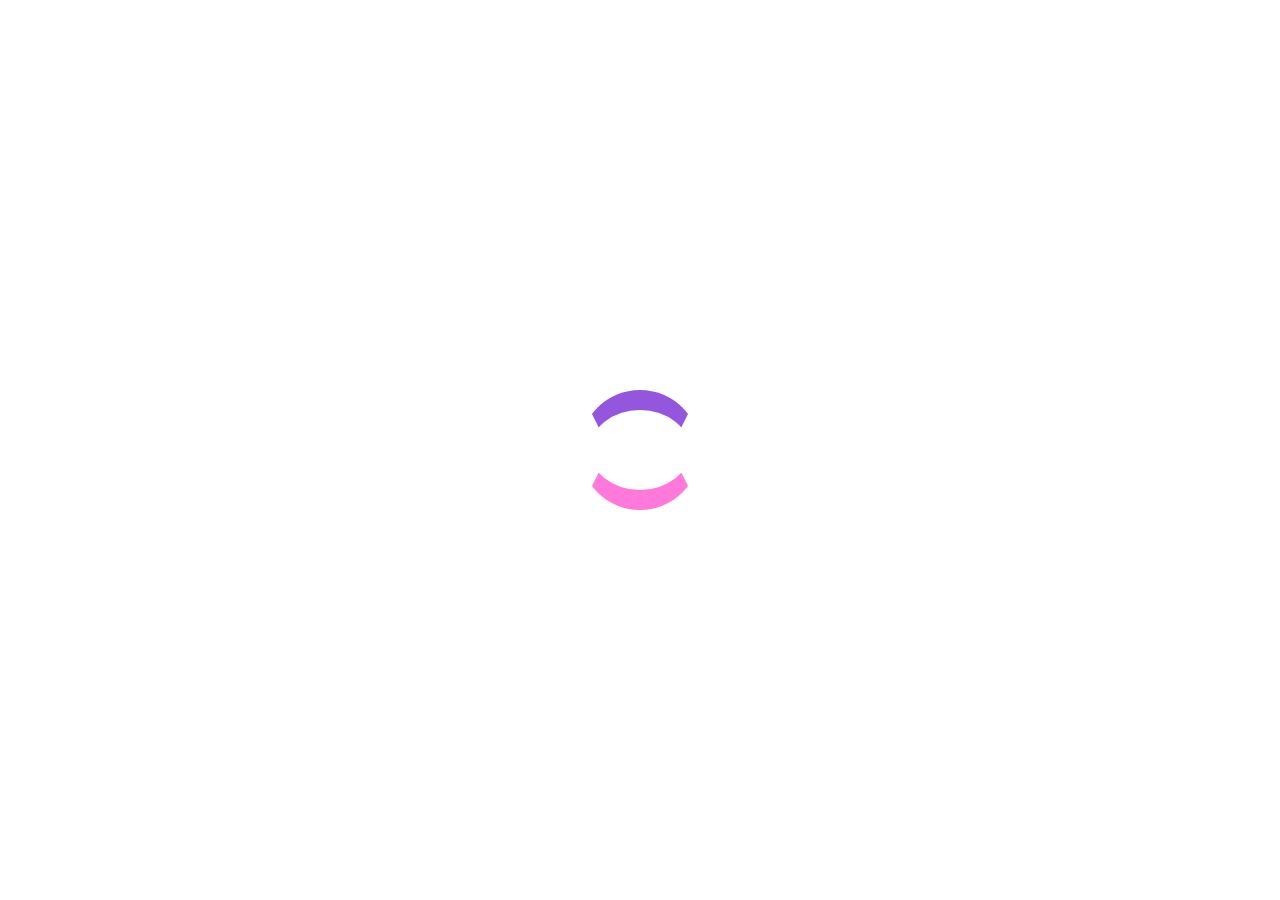
==== commit 359b4a48: "activation loader" ====
--- a/index.html
+++ b/index.html
@@ -1,48 +1,48 @@
 <!DOCTYPE html>
 <html lang="fr">
     <head>
-        
-        <meta charset="utf-8" name="viewport" content="width=device-width, initial-scale=1.0">
+        <meta charset="utf-8">
+        <meta name="viewport" content="width=device-width, initial-scale=1">
         <!-- Import font awesome 5.15.4 pour les icones -->
         <link rel="stylesheet" href="https://cdnjs.cloudflare.com/ajax/libs/font-awesome/6.1.1/css/all.min.css" />
         <!-- Import CSS -->
+        <link rel="stylesheet" href="./css/normalize.css">
         <link rel="stylesheet" href="./css/style.css">
-        <link rel="stylesheet" href="./css/normalize.css">
 
         <title>Ohmyfood!</title>
     </head>
-    <body>
-        <div class="home">
-            <header class="header">
-                <h1 class="header__heading">ohmyfood</h1>
-            </header>
-            <main class="main">
+    <body class="home">
+        <div class="loader-container"><div class="loader-container__loader"></div></div>
+        <header class="header">
+            <h1 class="header__heading">ohmyfood</h1>
+        </header>
+        <main class="main">
+            <div class="hero">
                 <section class="location">
-                    <p class="location__place"><span class="location__icon"><i class="fas fa-map-marker-alt"></i></span><span class="location__location">Paris, Belleville</span></p>
+                    <h2 class="location__place"><span class="location__icon"><i class="fas fa-map-marker-alt"></i></span><span class="location__location">Paris, Belleville</span></h2>
                 </section>
                 <div class="intro-container">
                     <section class="intro">
                         <h2 class="intro__heading">Réservez le menu qui vous convient</h2>
                         <p class="intro__text">Découvrez des restaurants d'exception, séléctionnés par nos soins.</p>
-                        <button class="intro__button"><a class="intro__link" href="#restaurants">Explorer nos restaurants</a></button>
+                        <div class="intro__button-container"><a class="button intro__button" href="#restaurants">Explorer nos restaurants</a></div>
                     </section>
                 </div>
-                    <section class="description">
-                        <h2 class="description__heading">Fonctionnement</h2>
-                        <ul class="description-list">
-                            <li class="description-list__lign"><span class="description-list__lign-number">1</span><p class="description-list__lign-text"><span class="description-list__icon"><i class="fas fa-mobile-alt"></i></span>Choisissez un restaurant</p></li>
-                            <li class="description-list__lign"><span class="description-list__lign-number">2</span><p class="description-list__lign-text"><span class="description-list__icon"><i class="fas fa-list-ul"></i></span>Composez votre menu</p></li>
-                            <li class="description-list__lign"><span class="description-list__lign-number">3</span><p class="description-list__lign-text"><span class="description-list__icon"><i class="fas fa-store"></i></span>Dégustez au restaurant</p></li>
-                        </ul>
-                    </section>
-                    
-        </div>
+                <section class="description">
+                    <h2 class="description__heading">Fonctionnement</h2>
+                    <ul class="description__list">
+                        <li class="card description__line"><span class="description__line-number">1</span><p class="description__line-text"><span class="description__icon"><i class="fas fa-mobile-alt"></i></span>Choisissez un restaurant</p></li>
+                        <li class="card description__line"><span class="description__line-number">2</span><p class="description__line-text"><span class="description__icon"><i class="fas fa-list-ul"></i></span>Composez votre menu</p></li>
+                        <li class="card description__line"><span class="description__line-number">3</span><p class="description__line-text"><span class="description__icon"><i class="fas fa-store"></i></span>Dégustez au restaurant</p></li>
+                    </ul>
+                </section>                    
+            </div>
             <nav id="restaurants" class="restaurants">
                 <h2 class="restaurants__heading">Restaurants</h2>
                 <ul class="restaurants__list">
-                    <li>
-                        <div class="restaurant-card">
-                            <a class="restaurant-card__link" href="./lapalettedugout.html">
+                    <li class="restaurants__line">
+                        <div class="card restaurant-card">
+                            <a class="restaurant-card__link" href="./restaurant1.html">
                                 <img class="restaurant-card__img" src="./images/restaurants/jay-wennington-N_Y88TWmGwA-unsplash.jpg" alt="La palette du goût">
                                 <span class="restaurant-card__new restaurant-card__new--visible">Nouveau</span>
                                 <div class="restaurant-card__bottom-card">
@@ -50,14 +50,17 @@
                                         <h3 class="restaurant-card__title">La palette du goût</h3>
                                         <p class="restaurant-card__location">Ménilmontant</p>
                                     </div>
-                                        <span class="restaurant-card__like"><i class="far fa-heart"></i></span>
                                 </div>
                             </a>
+                            <input class="restaurant-card__checkbox" type="checkbox" id="like1">
+                            <label class="restaurant-card__like" for="like1">
+                                <i class="far fa-heart"></i>
+                            </label>
                         </div>
                     </li>
-                    <li>
-                        <div class="restaurant-card">
-                            <a class="restaurant-card__link" href="#">
+                    <li class="restaurants__line">
+                        <div class="card restaurant-card">
+                            <a class="restaurant-card__link" href="./restaurant2.html">
                                 <img class="restaurant-card__img" src="./images/restaurants/stil-u2Lp8tXIcjw-unsplash.jpg" alt="La note enchantée">
                                 <span class="restaurant-card__new restaurant-card__new--visible">Nouveau</span>
                                 <div class="restaurant-card__bottom-card">
@@ -65,13 +68,16 @@
                                         <h3 class="restaurant-card__title">La note enchantée</h3>
                                         <p class="restaurant-card__location">Charonne</p>
                                     </div>
-                                        <span class="restaurant-card__like"><i class="far fa-heart"></i></span>
                                 </div>
                             </a>
+                            <input class="restaurant-card__checkbox" type="checkbox" id="like2">
+                            <label class="restaurant-card__like" for="like2">
+                                <i class="far fa-heart"></i>
+                            </label>
                         </div>
-                    </li><li>
-                        <div class="restaurant-card">
-                            <a class="restaurant-card__link" href="#">
+                    </li><li class="restaurants__line">
+                        <div class="card restaurant-card">
+                            <a class="restaurant-card__link" href="./restaurant3.html">
                                 <img class="restaurant-card__img" src="./images/restaurants/toa-heftiba-DQKerTsQwi0-unsplash.jpg" alt="&Agrave; la française">
                                 <span class="restaurant-card__new">Nouveau</span>
                                 <div class="restaurant-card__bottom-card">
@@ -79,13 +85,16 @@
                                         <h3 class="restaurant-card__title">&Agrave; la française</h3>
                                         <p class="restaurant-card__location">Cité Rouge</p>
                                     </div>
-                                        <span class="restaurant-card__like"><i class="far fa-heart"></i></span>
                                 </div>
                             </a>
+                            <input class="restaurant-card__checkbox" type="checkbox" id="like3">
+                            <label class="restaurant-card__like" for="like3">
+                                <i class="far fa-heart"></i>
+                            </label>
                         </div>
-                    </li><li>
-                        <div class="restaurant-card">
-                            <a class="restaurant-card__link" href="#">
+                    </li><li class="restaurants__line">
+                        <div class="card restaurant-card">
+                            <a class="restaurant-card__link" href="./restaurant4.html">
                                 <img class="restaurant-card__img" src="./images/restaurants/louis-hansel-shotsoflouis-qNBGVyOCY8Q-unsplash.jpg" alt="Le délice des sens">
                                 <span class="restaurant-card__new">Nouveau</span>
                                 <div class="restaurant-card__bottom-card">
@@ -93,9 +102,12 @@
                                         <h3 class="restaurant-card__title">Le délice des sens</h3>
                                         <p class="restaurant-card__location">Folie Méricourt</p>
                                     </div>
-                                        <span class="restaurant-card__like"><i class="far fa-heart"></i></span>
                                 </div>
                             </a>
+                            <input class="restaurant-card__checkbox" type="checkbox" id="like4">
+                            <label class="restaurant-card__like" for="like4">
+                                <i class="far fa-heart"></i>
+                            </label>
                         </div>
                     </li>
                 </ul>
@@ -104,10 +116,10 @@
         <footer class="footer">
             <h2 class="footer__heading">ohmyfood</h2>
             <ul class="footer__nav">
-                <li class="footer-lign"><span class="footer-lign__icon"><i class="fas fa-utensils"></i></span><a class="footer-lign__link" href="#">Proposer un restaurant</a></li>
-                <li class="footer-lign"><span class="footer-lign__icon footer-lign__icon--large"><i class="fa-solid fa-handshake-angle"></i></span><a class="footer-lign__link" href="#">Devenir partenaire</a></li>
-                <li class="footer-lign"><a class="footer-lign__link" href="#">Mentions légales</a></li>
-                <li class="footer-lign"><adress class="footer-lign__adress"><a class="footer-lign__link" href="#">Contact</a></adress></li>
+                <li class="footer__line"><span class="footer__icon"><i class="fas fa-utensils fa-fw"></i></span><a class="footer__link" href="#">Proposer un restaurant</a></li>
+                <li class="footer__line"><span class="footer__icon"><i class="fa-solid fa-handshake-angle fa-fw"></i></span><a class="footer__link" href="#">Devenir partenaire</a></li>
+                <li class="footer__line"><a class="footer__link" href="#">Mentions légales</a></li>
+                <li class="footer__line"><address class="footer__adress"><a class="footer__link" href="mailto:ohmyfood@ohmyfood.com">Contact</a></address></li>
             </ul>
         </footer>
     </body>
--- a/css/style.css
+++ b/css/style.css
@@ -1,29 +1,138 @@
 @import url("https://fonts.googleapis.com/css2?family=Roboto:wght@300;700&family=Shrikhand&display=swap");
-* {
+@-webkit-keyframes heart-fill {
+  from {
+    transform: scale(0);
+  }
+  to {
+    font-weight: 600;
+    transform: scale(1);
+  }
+}
+@keyframes heart-fill {
+  from {
+    transform: scale(0);
+  }
+  to {
+    font-weight: 600;
+    transform: scale(1);
+  }
+}
+@-webkit-keyframes line-appear {
+  0% {
+    opacity: 0%;
+    transform: translateY(50%);
+  }
+  100% {
+    opacity: 100%;
+    transform: translateY(0%);
+  }
+}
+@keyframes line-appear {
+  0% {
+    opacity: 0%;
+    transform: translateY(50%);
+  }
+  100% {
+    opacity: 100%;
+    transform: translateY(0%);
+  }
+}
+@-webkit-keyframes page-appear {
+  from {
+    visibility: hidden;
+  }
+  to {
+    visibility: visible;
+  }
+}
+@keyframes page-appear {
+  from {
+    visibility: hidden;
+  }
+  to {
+    visibility: visible;
+  }
+}
+@-webkit-keyframes loader-disappear {
+  0% {
+    opacity: 100%;
+    visibility: visible;
+  }
+  100% {
+    opacity: 0%;
+    visibility: hidden;
+  }
+}
+@keyframes loader-disappear {
+  0% {
+    opacity: 100%;
+    visibility: visible;
+  }
+  100% {
+    opacity: 0%;
+    visibility: hidden;
+  }
+}
+@-webkit-keyframes spin {
+  from {
+    transform: rotate(0deg);
+  }
+  to {
+    transform: rotate(360deg);
+  }
+}
+@keyframes spin {
+  from {
+    transform: rotate(0deg);
+  }
+  to {
+    transform: rotate(360deg);
+  }
+}
+*, a {
   margin: 0;
   padding: 0;
   box-sizing: border-box;
+  text-decoration: none;
+}
+
+html {
+  scroll-behavior: smooth;
 }
 
 body {
   font-family: Roboto, sans-serif;
-  font-size: clamp(14px, 4vw, 30px);
-}
-
-html {
-  scroll-behavior: smooth;
+  font-size: clamp(10px, 4vw, 30px);
+  -webkit-user-select: none;
+     -moz-user-select: none;
+      -ms-user-select: none;
+          user-select: none;
+  width: 100vw;
+}
+@media (min-width: 992px) {
+  body {
+    font-size: clamp(12px, 1.2vw, 26px);
+  }
 }
 
 h1 {
   font-family: Shrikhand, sans-serif;
   font-weight: 200;
 }
+@media (min-width: 992px) {
+  h1 {
+    font-size: 60px;
+  }
+}
 
 h2 {
   font-family: Roboto, sans-serif;
   font-size: clamp(22px, 6vw, 40px);
-  margin: 0;
-  padding: 0;
+}
+@media (min-width: 992px) {
+  h2 {
+    font-size: clamp(24px, 2vw, 40px);
+  }
 }
 
 ul {
@@ -31,40 +140,22 @@
 }
 
 a {
-  text-decoration: none;
   font-family: Roboto, sans-serif;
-  font-size: clamp(14px, 4vw, 30px);
-}
-
-.home {
-  height: 100vh;
-}
-
-.header {
-  height: 10vh;
-  display: flex;
-  justify-content: center;
-  padding-top: 2vh;
-  background-color: #f6f6f6;
-}
-.header__heading {
-  align-self: center;
-}
-
-.location {
-  height: 6vh;
-  background: rgb(206, 206, 206);
-  background: linear-gradient(180deg, rgb(206, 206, 206) 0%, rgb(234, 234, 234) 15%);
-  display: flex;
-  justify-content: center;
-  align-items: center;
-}
-.location__place {
-  padding: 15px 0 15px 0;
-}
-.location__location {
-  font-weight: bold;
-  padding-left: 10px;
+  font-size: clamp(10px, 4vw, 30px);
+}
+@media (min-width: 992px) {
+  a {
+    font-size: clamp(12px, 1.2vw, 26px);
+  }
+}
+
+label {
+  z-index: 1;
+  cursor: pointer;
+}
+
+address {
+  font-style: normal;
 }
 
 .button {
@@ -72,21 +163,189 @@
   justify-content: center;
   align-items: center;
   height: 12vw;
+  max-height: 95px;
   width: 50%;
+  max-width: 382px;
   border: none;
   border-radius: 6vw;
   box-shadow: 0px 5px 10px 0px rgba(0, 0, 0, 0.2);
   color: white;
   background: rgb(255, 121, 218);
   background: linear-gradient(172deg, rgb(255, 121, 218) 0%, rgb(147, 86, 220) 90%);
+  cursor: pointer;
+}
+.button:hover, .button:active {
+  box-shadow: 0px 10px 10px 0px rgba(0, 0, 0, 0.2);
+  filter: brightness(110%);
+}
+@media (min-width: 992px) {
+  .button {
+    min-width: 200px;
+  }
+}
+
+.card {
+  background-color: white;
+  box-shadow: 0px 5px 10px 0px rgba(0, 0, 0, 0.2);
+  border-radius: 4vw;
+}
+.card:hover, .card:active {
+  box-shadow: 0px 10px 10px 0px rgba(0, 0, 0, 0.2);
+}
+@media (min-width: 992px) {
+  .card {
+    border-radius: 20px;
+    min-height: 82px;
+  }
+}
+
+.footer {
+  display: flex;
+  flex-direction: column;
+  background-color: #353535;
+  align-items: center;
+  width: 100%;
+}
+.footer__heading {
+  font-family: Shrikhand, sans-serif;
+  font-weight: 200;
+  color: white;
+  display: flex;
+  align-items: center;
+  font-size: 4.5vw;
+  height: 15vw;
+  width: 90%;
+}
+@media (min-width: 992px) {
+  .footer__heading {
+    font-size: 60px;
+  }
+}
+.footer__nav {
+  height: 30vw;
+  display: flex;
+  flex-direction: column;
+  justify-content: center;
+  width: 90%;
+  gap: 10%;
+  margin-bottom: 5vw;
+}
+.footer__line {
+  height: 15%;
+  color: white;
+}
+.footer__icon {
+  padding-right: 2%;
+}
+.footer__icon--large {
+  font-size: 0.7em;
+}
+.footer__link {
+  color: white;
+}
+@media (min-width: 992px) {
+  .footer {
+    height: 10vh;
+    flex-direction: row;
+  }
+  .footer__heading {
+    display: none;
+  }
+  .footer__nav {
+    height: 100%;
+    margin: 0;
+    flex-direction: row;
+    justify-content: space-evenly;
+  }
+  .footer__line {
+    display: flex;
+    height: 100%;
+    white-space: nowrap;
+    align-items: center;
+  }
+}
+
+.home {
+  -webkit-animation: page-appear 1ms 2000ms both;
+          animation: page-appear 1ms 2000ms both;
+}
+
+.loader-container {
+  z-index: 2;
+  position: absolute;
+  height: 100%;
+  width: 100%;
+  -webkit-animation: loader-disappear 1000ms 2000ms both;
+          animation: loader-disappear 1000ms 2000ms both;
+  background-color: white;
+  display: flex;
+  justify-content: center;
+  align-items: center;
+}
+.loader-container__loader {
+  position: fixed;
+  width: 120px;
+  height: 120px;
+  border-radius: 50%;
+  border: transparent 10px solid;
+  border-top: #9356dc 20px solid;
+  border-bottom: #ff79da 20px solid;
+  -webkit-animation: spin 3s linear infinite;
+          animation: spin 3s linear infinite;
+}
+
+.header {
+  height: 10vh;
+  display: flex;
+  justify-content: center;
+  padding-top: 2vh;
+  background-color: #f6f6f6;
+}
+.header__heading {
+  align-self: center;
+}
+
+.hero {
+  height: 90vh;
+}
+@media (min-width: 992px) {
+  .hero {
+    height: 30vh;
+  }
+}
+
+.location {
+  height: 6%;
+  background: rgb(206, 206, 206);
+  background: linear-gradient(180deg, rgb(206, 206, 206) 0%, rgb(234, 234, 234) 15%);
+  display: flex;
+  justify-content: center;
+  align-items: center;
+}
+.location__place {
+  padding: 15px 0 15px 0;
+}
+.location__location {
+  font-weight: bold;
+  padding-left: 10px;
+}
+@media (min-width: 992px) {
+  .location {
+    height: 20%;
+  }
 }
 
 .intro-container {
-  height: 34vh;
+  height: 34%;
   display: flex;
   flex-direction: column;
   justify-content: center;
   background-color: #f6f6f6;
+}
+@media (min-width: 992px) {
+  .intro-container {
+    height: 40%;
+  }
 }
 
 .intro {
@@ -103,27 +362,16 @@
 .intro__text {
   padding: 0 10% 0 10%;
 }
-.intro__button {
-  display: flex;
-  justify-content: center;
-  align-items: center;
-  height: 12vw;
-  width: 50%;
-  border: none;
-  border-radius: 6vw;
-  box-shadow: 0px 5px 10px 0px rgba(0, 0, 0, 0.2);
-  background: rgb(255, 121, 218);
-  background: linear-gradient(172deg, rgb(255, 121, 218) 0%, rgb(147, 86, 220) 90%);
-}
-.intro__link {
-  text-decoration: none;
-  color: white;
+@media (min-width: 992px) {
+  .intro__button {
+    display: none;
+  }
 }
 
 .description {
   margin-left: 5%;
   margin-top: 5%;
-  height: 50vh;
+  height: 60%;
   display: flex;
   flex-direction: column;
   justify-content: flex-start;
@@ -133,8 +381,7 @@
   display: flex;
   align-items: center;
 }
-
-.description-list {
+.description__list {
   display: flex;
   flex-direction: column;
   height: 70%;
@@ -142,24 +389,22 @@
   align-self: center;
   justify-content: space-around;
 }
-.description-list__lign {
+.description__line {
   display: flex;
   height: 25%;
-  border-radius: 20px;
   text-align: center;
   justify-content: center;
   align-items: center;
   position: relative;
-  box-shadow: 0px 5px 10px 0px rgba(0, 0, 0, 0.2);
   background-color: #f6f6f6;
 }
-.description-list__lign:hover {
+.description__line:hover, .description__line:active {
   background-color: #e4d5f6;
 }
-.description-list__lign:hover i {
+.description__line:hover i, .description__line:active i {
   color: #9356dc;
 }
-.description-list__lign-number {
+.description__line-number {
   background-color: #9356dc;
   color: white;
   border-radius: 50%;
@@ -167,18 +412,43 @@
   justify-content: center;
   align-items: center;
   position: absolute;
-  font-size: clamp(14px, 4vw, 30px);
-  left: calc(clamp(14px, 4vw, 30px) * -1);
-  height: calc(clamp(14px, 4vw, 30px) * 2);
-  width: calc(clamp(14px, 4vw, 30px) * 2);
+  font-size: clamp(14px, 4vw, 20px);
+  left: calc(clamp(14px, 4vw, 20px) * -1);
+  height: calc(clamp(14px, 4vw, 20px) * 2);
+  width: calc(clamp(14px, 4vw, 20px) * 2);
   font-weight: bold;
 }
-.description-list__lign-text {
+.description__line-text {
   font-weight: bold;
 }
-.description-list__icon {
+.description__icon {
   position: absolute;
   left: 10%;
+}
+@media (min-width: 992px) {
+  .description {
+    background-color: #f6f6f6;
+    margin: 0;
+    height: 40%;
+    justify-content: center;
+    align-items: center;
+  }
+  .description__heading {
+    height: 30%;
+    width: 90%;
+  }
+  .description__list {
+    height: 70%;
+    flex-direction: row;
+    justify-content: space-between;
+    width: 90%;
+  }
+  .description__line {
+    align-self: center;
+    width: 25%;
+    height: 80%;
+    background-color: white;
+  }
 }
 
 .restaurants {
@@ -203,15 +473,44 @@
   flex-direction: column;
   margin-bottom: 10vh;
 }
-.restaurants__list li {
+.restaurants__line {
   margin-bottom: 2vh;
+}
+@media (min-width: 992px) {
+  .restaurants {
+    height: 50vh;
+  }
+  .restaurants__heading {
+    margin: 0;
+    height: 10%;
+  }
+  .restaurants__list {
+    margin: 0;
+    height: 80%;
+    display: grid;
+    grid-template-columns: repeat(4, 22%);
+    justify-content: space-between;
+    align-items: center;
+  }
+  .restaurants__line {
+    margin: 0;
+  }
+}
+@media (min-width: 992px) and (max-width: 1600px) {
+  .restaurants__list {
+    grid-template-columns: 40% 40%;
+    -moz-column-gap: 5%;
+         column-gap: 5%;
+    row-gap: 5%;
+    justify-content: center;
+    align-content: center;
+    max-width: 46%;
+    min-width: 724px;
+  }
 }
 
 .restaurant-card {
   position: relative;
-  background-color: white;
-  border-radius: 4vw;
-  box-shadow: 0px 5px 10px 0px rgba(0, 0, 0, 0.2);
 }
 .restaurant-card__link {
   color: black;
@@ -247,16 +546,43 @@
   white-space: nowrap;
   padding-bottom: 2%;
 }
-.restaurant-card__like i {
-  font-size: 6vw;
-}
-.restaurant-card__like i:hover {
-  font-weight: 600;
+.restaurant-card__checkbox {
+  position: absolute;
+  visibility: hidden;
+}
+.restaurant-card__checkbox:checked + .restaurant-card__like i {
   background: rgb(255, 121, 218);
   background: linear-gradient(172deg, rgb(147, 86, 220) 0%, rgb(255, 121, 218) 90%);
   -webkit-background-clip: text;
           background-clip: text;
   -webkit-text-fill-color: transparent;
+  -webkit-animation: heart-fill 100ms both;
+          animation: heart-fill 100ms both;
+}
+.restaurant-card__like {
+  position: absolute;
+  right: 5%;
+  bottom: 10%;
+}
+.restaurant-card__like i {
+  font-size: 6vw;
+}
+@media (min-width: 992px) {
+  .restaurant-card {
+    border-radius: 20px;
+  }
+  .restaurant-card__img {
+    border-radius: 20px 20px 0 0;
+  }
+  .restaurant-card__like i {
+    font-size: 1.5vw;
+  }
+}
+
+@media (min-width: 992px) {
+  .menu-body {
+    background-image: url("/images/restaurants/jay-wennington-N_Y88TWmGwA-unsplash.jpg");
+  }
 }
 
 .menu-header {
@@ -274,17 +600,25 @@
   color: black;
   left: 4%;
 }
-.menu-header__heading {
-  font-size: 6vw;
-}
-
-.intro-menu {
+@media (min-width: 992px) {
+  .menu-header {
+    margin: 0;
+    height: 10vh;
+    box-shadow: 0px 5px 10px 0px rgba(0, 0, 0, 0.2);
+    background-color: #f6f6f6;
+  }
+  .menu-header__link i {
+    font-size: 30px;
+  }
+}
+
+.menu-intro {
   position: relative;
 }
-.intro-menu__img {
-  width: 100%;
-}
-.intro-menu__heading {
+.menu-intro__img {
+  width: 100%;
+}
+.menu-intro__heading {
   display: flex;
   justify-content: space-between;
   padding: 10% 5% 0 5%;
@@ -292,24 +626,63 @@
   bottom: 0px;
   background-color: #f6f6f6;
   width: 100%;
-  border-radius: 40px 40px 0 0;
-}
-.intro-menu__title {
+  border-radius: 10vw 10vw 0 0;
+}
+.menu-intro__title {
   font-family: Shrikhand, sans-serif;
   font-weight: 200;
-  font-size: 6vw;
+  font-size: clamp(20px, 7vw, 40px);
   padding-bottom: 10%;
 }
-.intro-menu__like i {
-  font-size: 6vw;
-}
-.intro-menu__like i:hover {
-  font-weight: 600;
+@media (min-width: 992px) {
+  .menu-intro__title {
+    font-size: 60px;
+  }
+}
+.menu-intro__checkbox {
+  position: absolute;
+  visibility: hidden;
+}
+.menu-intro__checkbox:checked + .menu-intro__like i {
   background: rgb(255, 121, 218);
   background: linear-gradient(172deg, rgb(147, 86, 220) 0%, rgb(255, 121, 218) 90%);
   -webkit-background-clip: text;
           background-clip: text;
   -webkit-text-fill-color: transparent;
+  -webkit-animation: heart-fill 100ms both;
+          animation: heart-fill 100ms both;
+}
+.menu-intro__like {
+  padding-right: 5%;
+}
+.menu-intro__like i {
+  font-size: clamp(10px, 7vw, 40px);
+}
+@media (min-width: 992px) {
+  .menu-intro {
+    margin-top: 10vh;
+    height: 15vh;
+    display: flex;
+    justify-content: center;
+  }
+  .menu-intro__img {
+    display: none;
+  }
+  .menu-intro__heading {
+    padding: 40px 4%;
+    width: 90%;
+    position: initial;
+    border-radius: 4vw 4vw 0 0;
+  }
+  .menu-intro__title {
+    padding: 0;
+  }
+  .menu-intro__like {
+    padding: 0;
+  }
+  .menu-intro__like i {
+    font-size: 60px;
+  }
 }
 
 .menu {
@@ -321,141 +694,239 @@
   align-items: center;
 }
 .menu__heading {
-  width: 90%;
-  text-transform: uppercase;
   position: relative;
-  margin-bottom: 2%;
-  font-weight: 400;
-}
-.menu__heading-border {
-  position: absolute;
-  border-bottom: 4px solid #99e2d0;
-  width: 10%;
-  bottom: -20%;
-  left: 0;
-}
-
-.menu-form {
-  width: 100%;
-  display: flex;
-  flex-direction: column;
-  align-items: center;
-}
-.menu-form-list {
   width: 90%;
   margin-bottom: 5%;
-}
-.menu-form-list__lign {
+  font-family: Roboto, sans-serif;
+  text-transform: uppercase;
+  font-weight: 400;
+  font-size: clamp(10px, 4vw, 30px);
+}
+@media (min-width: 992px) {
+  .menu__heading {
+    font-size: clamp(20px, 1.8vw, 34px);
+  }
+}
+.menu__heading:after {
+  content: "";
+  position: absolute;
+  border-bottom: 5px solid #99e2d0;
+  width: 5%;
+  bottom: -30%;
+  left: 0;
+}
+.menu__form {
+  width: 100%;
+  display: flex;
+  flex-direction: column;
+  align-items: center;
+}
+.menu__list {
+  width: 90%;
+  margin-bottom: 5%;
+}
+.menu__list li:nth-child(1) {
+  -webkit-animation: line-appear 1000ms 200ms both;
+          animation: line-appear 1000ms 200ms both;
+}
+.menu__list li:nth-child(2) {
+  -webkit-animation: line-appear 1000ms 400ms both;
+          animation: line-appear 1000ms 400ms both;
+}
+.menu__list li:nth-child(3) {
+  -webkit-animation: line-appear 1000ms 800ms both;
+          animation: line-appear 1000ms 800ms both;
+}
+.menu__list li:nth-child(4) {
+  -webkit-animation: line-appear 1000ms 1600ms both;
+          animation: line-appear 1000ms 1600ms both;
+}
+.menu__line {
   display: flex;
   justify-content: space-between;
+  width: 100%;
+  margin-bottom: 5%;
+}
+.menu__button {
+  margin-bottom: 10%;
+  font-family: Roboto, sans-serif;
+  font-size: clamp(10px, 4vw, 30px);
+}
+@media (min-width: 992px) {
+  .menu__button {
+    font-size: clamp(12px, 1.2vw, 26px);
+  }
+}
+@media (min-width: 992px) {
+  .menu {
+    justify-content: center;
+    background: transparent;
+    height: 55vh;
+  }
+  .menu__form {
+    background-color: #f6f6f6;
+    width: 90%;
+    height: 100%;
+    display: grid;
+    padding: 0 2% 0 2%;
+    grid-template-columns: 1fr 1fr 1fr;
+    -moz-column-gap: 2%;
+         column-gap: 2%;
+  }
+  .menu__form #entrees-title {
+    grid-column: 1;
+    grid-row: 1;
+  }
+  .menu__form #plats-title {
+    grid-column: 2;
+    grid-row: 1;
+  }
+  .menu__form #desserts-title {
+    grid-column: 3;
+    grid-row: 1;
+  }
+  .menu__form #entrees {
+    grid-column: 1;
+    grid-row: 2;
+  }
+  .menu__form #plats {
+    grid-column: 2;
+    grid-row: 2;
+  }
+  .menu__form #desserts {
+    grid-column: 3;
+    grid-row: 2;
+  }
+  .menu__heading {
+    margin: 0;
+  }
+  .menu__heading:after {
+    width: 100%;
+  }
+  .menu__list {
+    padding-top: 5%;
+    width: 100%;
+    height: 100%;
+    margin: 0;
+  }
+  .menu__button {
+    grid-column: 2;
+    grid-row: 3;
+    margin: 6%;
+    justify-self: center;
+    font-size: 26px;
+  }
+}
+
+.dish-card {
   position: relative;
-  background-color: white;
-  width: 100%;
-  border-radius: 4vw;
-  box-shadow: 0px 5px 10px 0px rgba(0, 0, 0, 0.2);
-  margin-bottom: 2%;
-}
-.menu-form-list__lign-checkbox:checked ~ .menu-form-list__lign-price {
+  display: flex;
+  width: 100%;
+  justify-content: space-between;
+  overflow: hidden;
+}
+.dish-card__label {
+  position: absolute;
+  width: 100%;
+  height: 100%;
+}
+.dish-card__checkbox:checked ~ .dish-card__price {
   transform: translateX(0%);
 }
-.menu-form-list__lign-checkbox:checked ~ .menu-form-list__lign-box {
+.dish-card__checkbox:checked ~ .dish-card__box {
   display: flex;
   justify-content: center;
   align-items: center;
   transform: translateX(0%);
 }
-.menu-form-list__lign-checkbox:checked ~ .menu-form-list__lign-box i {
+.dish-card__checkbox:checked ~ .dish-card__box i {
   transform: rotate(360deg);
 }
-.menu-form-list__lign-checkbox:checked + .menu-form-list__lign-left-group .menu-form-list__lign-text, .menu-form-list__lign-checkbox:checked + .menu-form-list__lign-left-group .menu-form-list__lign-title {
+.dish-card__checkbox:checked + .dish-card__left-group .dish-card__text, .dish-card__checkbox:checked + .dish-card__left-group .dish-card__title {
   overflow: hidden;
   text-overflow: ellipsis;
 }
-.menu-form-list__lign-label {
-  display: flex;
-  width: 100%;
-  overflow: hidden;
-  cursor: pointer;
-}
-.menu-form-list__lign-left-group {
+.dish-card__left-group {
   padding: 3% 0 3% 3%;
   display: flex;
   flex-direction: column;
+  justify-content: center;
   width: 65%;
   white-space: nowrap;
 }
-.menu-form-list__lign-title {
+.dish-card__title {
+  font-family: Roboto, sans-serif;
+  font-size: clamp(12px, 5vw, 30px);
   padding-bottom: 3%;
 }
-.menu-form-list__lign-price {
+@media (min-width: 992px) {
+  .dish-card__title {
+    font-size: clamp(16px, 1.6vw, 32px);
+  }
+}
+.dish-card__price {
   display: flex;
   align-items: flex-end;
+  justify-content: center;
   font-weight: bold;
   padding: 3%;
-  transform: translateX(150%);
+  transform: translateX(100%);
   transition: transform 200ms;
   height: 100%;
-}
-.menu-form-list__lign-checkbox {
+  width: 20%;
+  max-width: 14vw;
+}
+.dish-card__checkbox {
   position: absolute;
   visibility: hidden;
 }
-.menu-form-list__lign-box {
-  width: 20vw;
+.dish-card__box {
+  width: 20%;
+  max-width: 14vw;
   background-color: #99e2d0;
   display: none;
   display: flex;
   justify-content: center;
   align-items: center;
+  border-radius: 0 4vw 4vw 0;
   transform: translateX(100%);
-  border-radius: 0% 4vw 4vw 0;
   transition: transform 200ms;
 }
-.menu-form-list__lign-box i {
+.dish-card__box i {
   font-size: 4vw;
   color: white;
   transition: transform 400ms;
 }
-.menu-form__button {
-  margin-bottom: 10%;
-}
-
-.footer {
-  display: flex;
-  flex-direction: column;
-  background-color: #353535;
-  align-items: center;
-}
-.footer__heading {
-  font-family: Shrikhand, sans-serif;
-  font-weight: 200;
-  color: white;
-  display: flex;
-  align-items: center;
-  font-size: 4.5vw;
-  height: 15vw;
-  width: 90%;
-}
-.footer__nav {
-  height: 30vw;
-  display: flex;
-  flex-direction: column;
-  justify-content: center;
-  width: 90%;
-  gap: 10%;
-  margin-bottom: 5vw;
-}
-
-.footer-lign {
-  height: 15%;
-  color: white;
-}
-.footer-lign__icon {
-  padding-right: 2%;
-}
-.footer-lign__icon--large {
-  font-size: 0.7em;
-}
-.footer-lign__link {
-  color: white;
+@media (min-width: 992px) {
+  .dish-card:hover .dish-card__price {
+    transform: translateX(0%);
+  }
+  .dish-card:hover .dish-card__box {
+    display: flex;
+    justify-content: center;
+    align-items: center;
+    transform: translateX(0%);
+  }
+  .dish-card:hover .dish-card__box i {
+    transform: rotate(360deg);
+  }
+  .dish-card:hover .dish-card__text, .dish-card:hover .dish-card__title {
+    overflow: hidden;
+    text-overflow: ellipsis;
+  }
+  .dish-card__box {
+    border-radius: 0 20px 20px 0;
+    max-width: 16%;
+  }
+  .dish-card__box i {
+    font-size: 2vw;
+  }
+}
+@media (min-width: 1600px) {
+  .dish-card {
+    max-height: 90px;
+  }
+  .dish-card__left-group {
+    padding: 5px 0 5px 15px;
+  }
 }/*# sourceMappingURL=style.css.map */